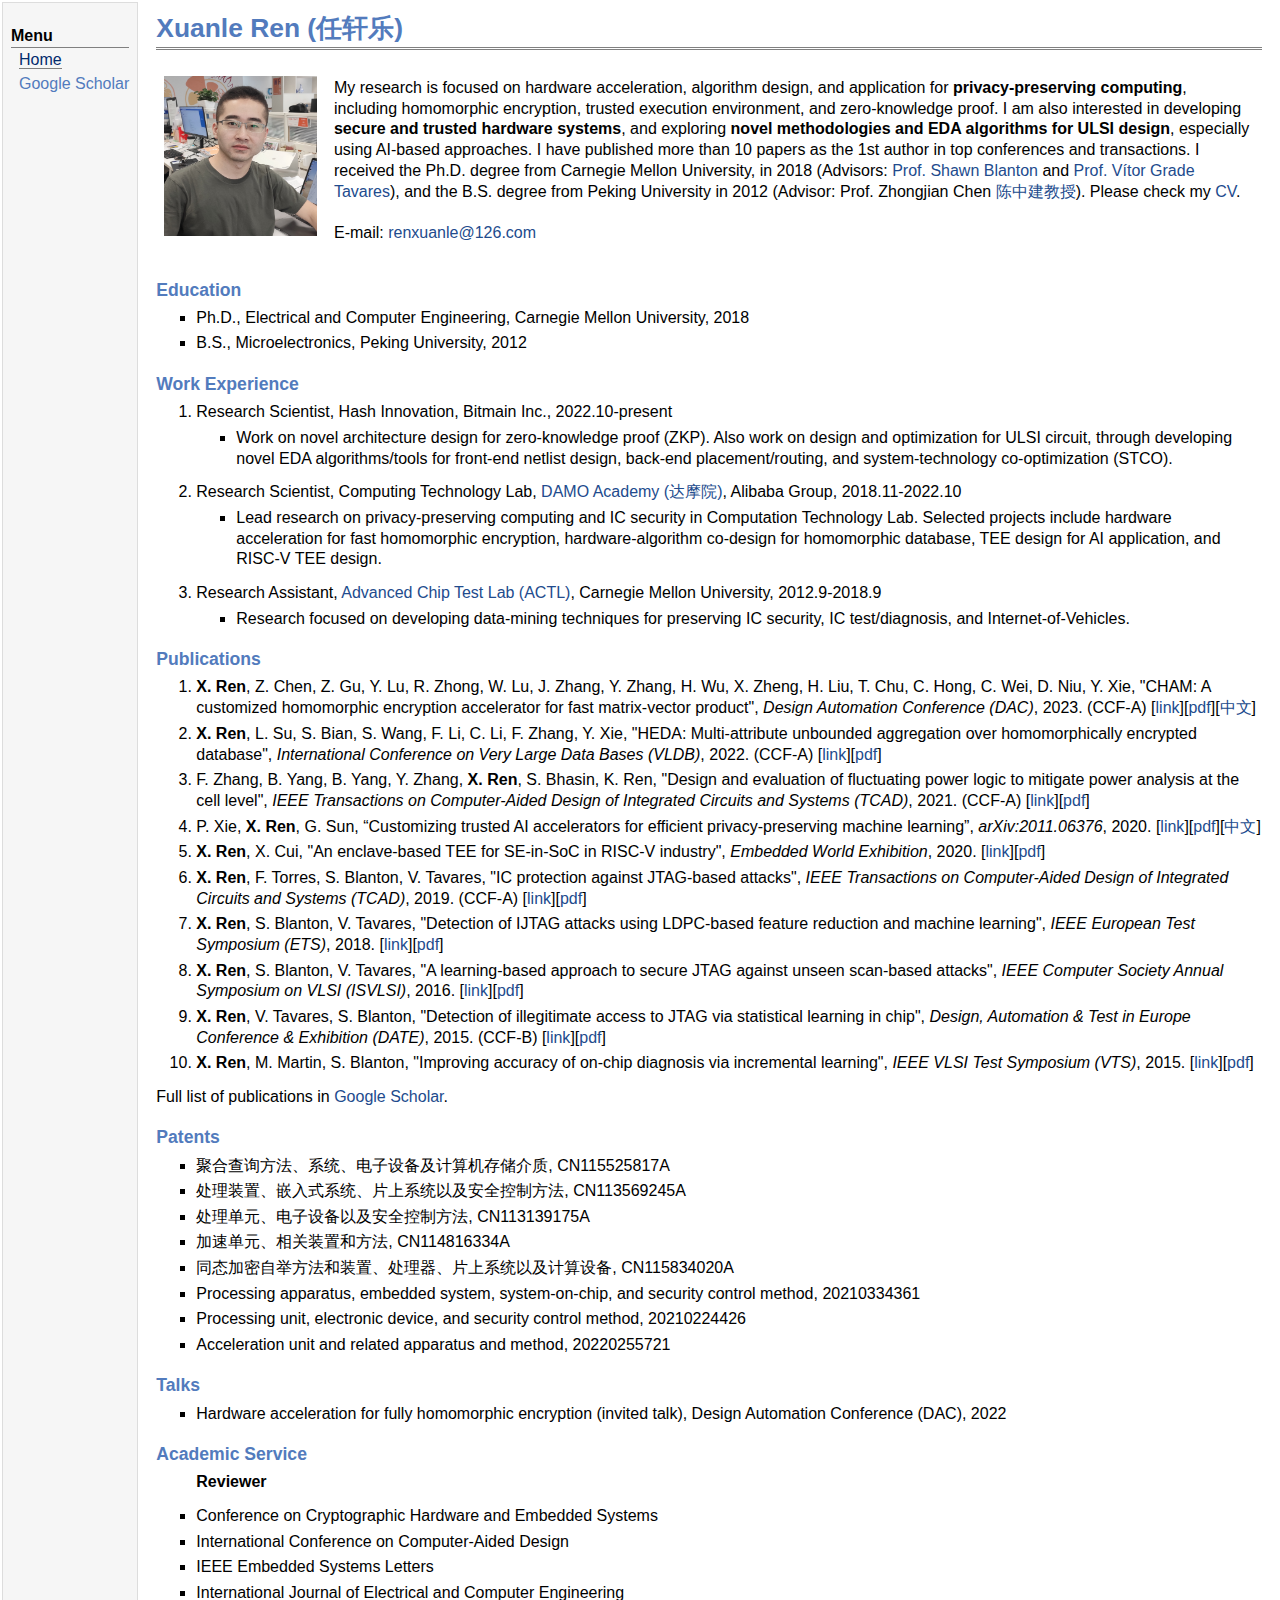
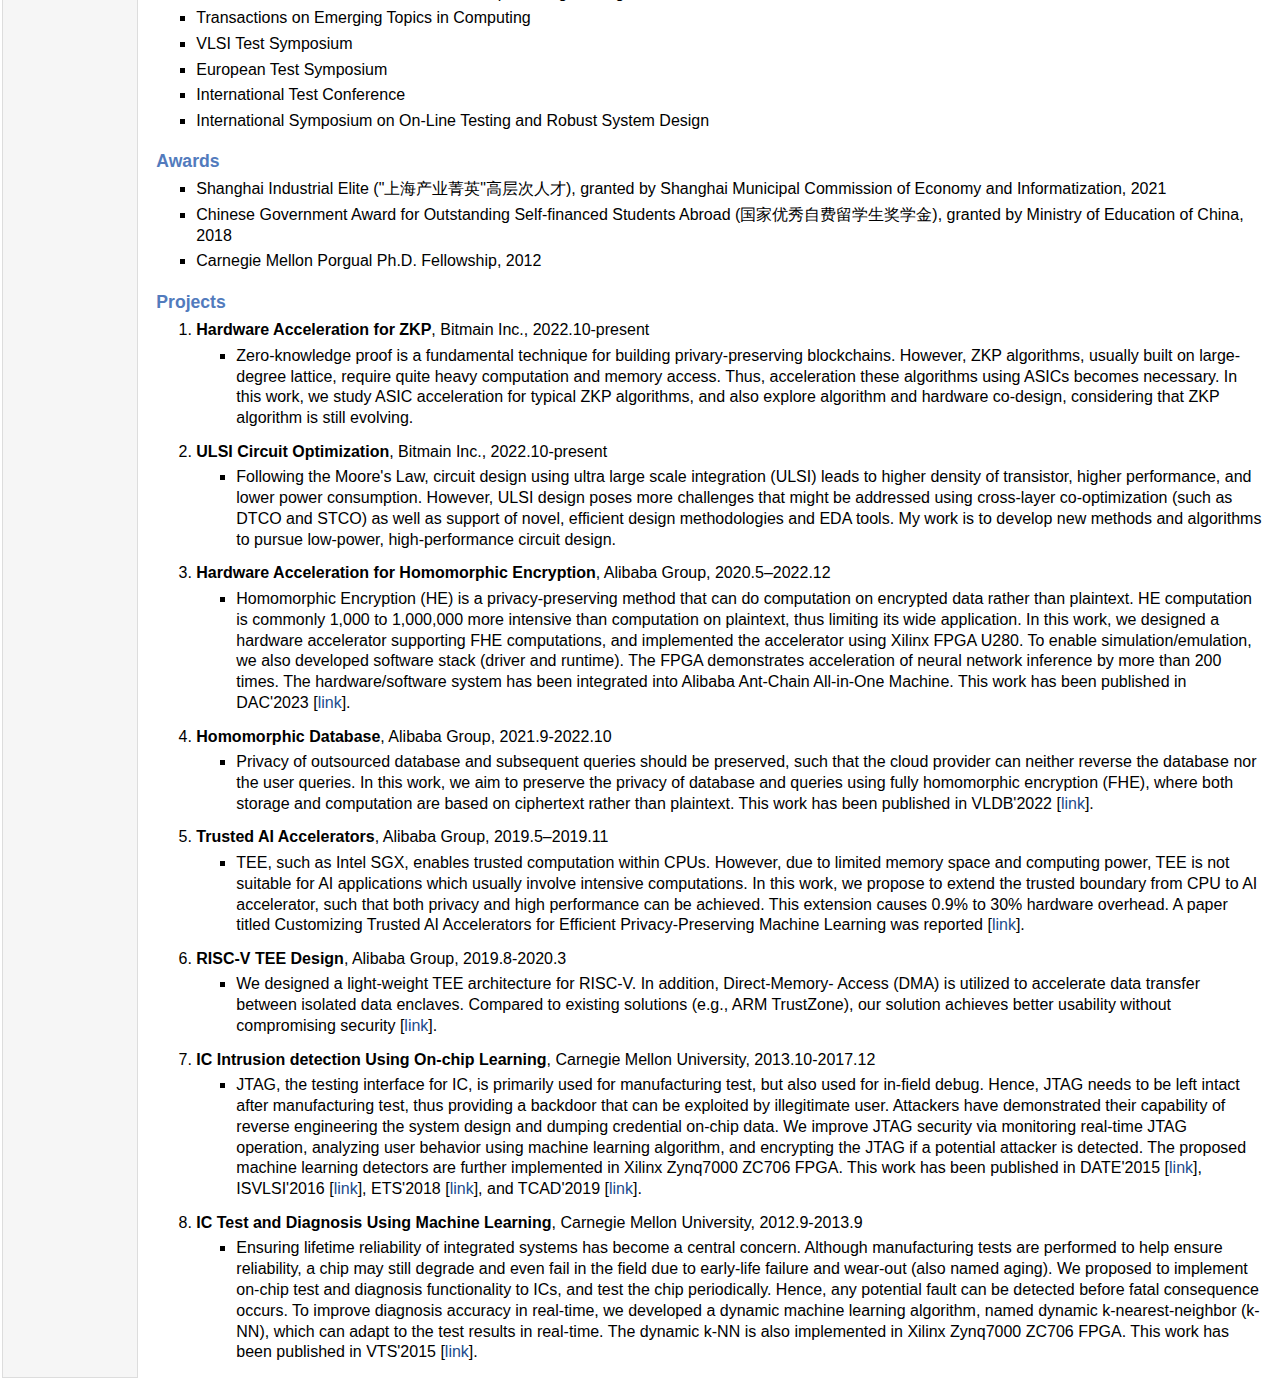
==== index.html @ 46f9d14b "update" ====
<!DOCTYPE html PUBLIC "-//W3C//DTD XHTML 1.1//EN"
  "http://www.w3.org/TR/xhtml11/DTD/xhtml11.dtd">
<html xmlns="http://www.w3.org/1999/xhtml" xml:lang="en">
<head>
<meta name="generator" content="jemdoc, see http://jemdoc.jaboc.net/" />
<meta http-equiv="Content-Type" content="text/html;charset=utf-8" />
<link rel="stylesheet" href="jemdoc.css" type="text/css" />
<link rel="shortcut icon" href="favicon.ico" />
<link rel="bookmark" href="favicon.ico" type="image/x-icon"　/>
<title>Ren, Xuanle (任轩乐)</title>
</head>
<body>
<table summary="Table for page layout." id="tlayout">
<tr valign="top">
<td id="layout-menu">
<div class="menu-category">Menu</div>
<div class="menu-item"><a href="index.html" class="current">Home</a></div>
<div class="menu-item"><a href="https://scholar.google.com/citations?user=DlpoK-sAAAAJ&hl=en">Google Scholar</a></div>
</td>
<td id="layout-content">
<div id="toptitle">
<h1>Xuanle Ren (任轩乐) </h1>
</div>
<table class="imgtable"><tr><td>
<a href="https://renxuanle.github.io/"><img src="photos/bio.jpg" alt="alt text" width="153px" height="160px" /></a>&nbsp;</td>

<td align="left"><p class="big">
  My research is focused on hardware acceleration, algorithm design, and application for <b>privacy-preserving computing</b>, including homomorphic encryption, trusted execution environment, and zero-knowledge proof. I am also interested in developing <b>secure and trusted hardware systems</b>, and exploring <b>novel methodologies and EDA algorithms for ULSI design</b>, especially using AI-based approaches. I have published more than 10 papers as the 1st author in top conferences and transactions. I received the Ph.D. degree from Carnegie Mellon University, in 2018 (Advisors: <a href="https://engineering.cmu.edu/directory/bios/blanton-shawn.html">Prof. Shawn Blanton</a> and <a href="https://www.inesctec.pt/en/people/vitor-grade-tavares#intro">Prof. V&iacute;tor Grade Tavares</a>), and the B.S. degree from Peking University in 2012 (Advisor: Prof. Zhongjian Chen <a href="https://ic.pku.edu.cn/szdw/zzjs/jcdlsjx1/czj/index.htm">陈中建教授</a>). Please check my <a href="cv/cv.pdf">CV</a>.<br /><br />
  E-mail: <a href="mailto:renxuanle@126.com">renxuanle@126.com</a>
</p>

</td>
</tr>
</table>

<h3>Education</h3>
<ul>
  <li><p>Ph.D., Electrical and Computer Engineering, Carnegie Mellon University, 2018</p></li>
  <li><p>B.S., Microelectronics, Peking University, 2012</p></li>
</ul>

<h3>Work Experience</h3>
<ol>
  <li><p>Research Scientist, Hash Innovation, Bitmain Inc., 2022.10-present</p></li>
  <ul>
    <li><p>Work on novel architecture design for zero-knowledge proof (ZKP). Also work on design and optimization for ULSI circuit, through developing novel EDA algorithms/tools for front-end netlist design, back-end placement/routing, and system-technology co-optimization (STCO).</p></li>
  </ul>
  <li><p>Research Scientist, Computing Technology Lab, <a href="https://damo.alibaba.com/">DAMO Academy (达摩院)</a>, Alibaba Group, 2018.11-2022.10</p></li>
  <ul>
    <li><p>Lead research on privacy-preserving computing and IC security in Computation Technology Lab. Selected projects include hardware acceleration for fast homomorphic encryption, hardware-algorithm co-design for homomorphic database, TEE design for AI application, and RISC-V TEE design.</p></li>
  </ul>
  <li><p>Research Assistant, <a href="https://www.actl.ece.cmu.edu/">Advanced Chip Test Lab (ACTL)</a>, Carnegie Mellon University, 2012.9-2018.9</p></li>
  <ul>
    <li><p>Research focused on developing data-mining techniques for preserving IC security, IC test/diagnosis, and Internet-of-Vehicles.</p></li>
  </ul>
</ol>

<h3>Publications </h3>
<ol>
<li><p><b>X. Ren</b>, Z. Chen, Z. Gu, Y. Lu, R. Zhong, W. Lu, J. Zhang, Y. Zhang, H. Wu, X. Zheng, H. Liu, T. Chu, C. Hong, C. Wei, D. Niu, Y. Xie, "CHAM: A customized homomorphic encryption accelerator for fast matrix-vector product", <i>Design Automation Conference (DAC)</i>, 2023. (CCF-A) [<a href="https://ieeexplore.ieee.org/document/10247696/">link</a>][<a href="pub/cham2023.pdf">pdf</a>][<a href="pub/cham2023-chinese.pdf">中文</a>] </p>
</li>
<li><p><b>X. Ren</b>, L. Su, S. Bian, S. Wang, F. Li, C. Li, F. Zhang, Y. Xie, "HEDA: Multi-attribute unbounded aggregation over homomorphically encrypted database", <i>International Conference on Very Large Data Bases (VLDB)</i>, 2022. (CCF-A) [<a href="https://dl.acm.org/doi/10.14778/3574245.3574248">link</a>][<a href="pub/heda2022.pdf">pdf</a>]</p>
</li>
<li><p>F. Zhang, B. Yang, B. Yang, Y. Zhang, <b>X. Ren</b>, S. Bhasin, K. Ren, "Design and evaluation of fluctuating power logic to mitigate power analysis at the cell level", <i>IEEE Transactions on Computer-Aided Design of Integrated Circuits and Systems (TCAD)</i>, 2021. (CCF-A) [<a href="https://ieeexplore.ieee.org/document/9195461">link</a>][<a href="pub/tcad2021.pdf">pdf</a>]</p>
</li>
<li><p>P. Xie, <b>X. Ren</b>, G. Sun, “Customizing trusted AI accelerators for efficient privacy-preserving machine learning”, <i>arXiv:2011.06376</i>, 2020. [<a href="https://arxiv.org/abs/2011.06376">link</a>][<a href="pub/tee2020.pdf">pdf</a>][<a href="pub/tee2020-chinese.pdf">中文</a>]</p>
</li>
<li><p><b>X. Ren</b>, X. Cui, "An enclave-based TEE for SE-in-SoC in RISC-V industry", <i>Embedded World Exhibition</i>, 2020. [<a href="https://arxiv.org/abs/2208.03631">link</a>][<a href="pub/ew2020.pdf">pdf</a>]</p>
</li>
<li><p><b>X. Ren</b>, F. Torres, S. Blanton, V. Tavares, "IC protection against JTAG-based attacks", <i>IEEE Transactions on Computer-Aided Design of Integrated Circuits and Systems (TCAD)</i>, 2019. (CCF-A) [<a href="https://ieeexplore.ieee.org/document/8281506/">link</a>][<a href="pub/tcad2019.pdf">pdf</a>]</p>
</li>
<li><p><b>X. Ren</b>, S. Blanton, V. Tavares, "Detection of IJTAG attacks using LDPC-based feature reduction and machine learning", <i>IEEE European Test Symposium (ETS)</i>, 2018. [<a href="https://ieeexplore.ieee.org/document/8400684">link</a>][<a href="pub/ets2018.pdf">pdf</a>]</p>
</li>
<li><p><b>X. Ren</b>, S. Blanton, V. Tavares, "A learning-based approach to secure JTAG against unseen scan-based attacks", <i>IEEE Computer Society Annual Symposium on VLSI (ISVLSI)</i>, 2016. [<a href="https://ieeexplore.ieee.org/document/7560255">link</a>][<a href="pub/isvlsi2016.pdf">pdf</a>]</p>
</li>
<li><p><b>X. Ren</b>, V. Tavares, S. Blanton, "Detection of illegitimate access to JTAG via statistical learning in chip", <i>Design, Automation & Test in Europe Conference & Exhibition (DATE)</i>, 2015. (CCF-B) [<a href="https://ieeexplore.ieee.org/document/7092367">link</a>][<a href="pub/jtag2015.pdf">pdf</a>]</p>
</li>
<li><p><b>X. Ren</b>, M. Martin, S. Blanton, "Improving accuracy of on-chip diagnosis via incremental learning", <i>IEEE VLSI Test Symposium (VTS)</i>, 2015. [<a href="https://ieeexplore.ieee.org/document/7116280">link</a>][<a href="pub/vts2015.pdf">pdf</a>]</p>
</li>
</ol>
<p>Full list of publications in <a href="https://scholar.google.com/citations?user=DlpoK-sAAAAJ&hl=en">Google Scholar</a>.</p>

<h3>Patents</h3>
<ul>
  <li><p>聚合查询方法、系统、电子设备及计算机存储介质, CN115525817A</p></li>
  <li><p>处理装置、嵌入式系统、片上系统以及安全控制方法, CN113569245A</p></li>
  <li><p>处理单元、电子设备以及安全控制方法, CN113139175A</p></li>
  <li><p>加速单元、相关装置和方法, CN114816334A</p></li>
  <li><p>同态加密自举方法和装置、处理器、片上系统以及计算设备, CN115834020A</p></li>
  <li><p>Processing apparatus, embedded system, system-on-chip, and security control method, 20210334361</p></li>
  <li><p>Processing unit, electronic device, and security control method, 20210224426</p></li>
  <li><p>Acceleration unit and related apparatus and method, 20220255721</p></li>
</ul>

<h3>Talks</h3>
<ul>
  <li><p>Hardware acceleration for fully homomorphic encryption (invited talk), Design Automation Conference (DAC), 2022</p></li>
</ul>

<h3>Academic Service</h3>
<ul>
<p><b>Reviewer</b></p>
  <li><p>Conference on Cryptographic Hardware and Embedded Systems</p></li>
  <li><p>International Conference on Computer-Aided Design</p></li>
  <li><p>IEEE Embedded Systems Letters</p></li>
  <li><p>International Journal of Electrical and Computer Engineering</p></li>
  <li><p>Transactions on Emerging Topics in Computing</p></li>
  <li><p>VLSI Test Symposium</p></li>
  <li><p>European Test Symposium</p></li>
  <li><p>International Test Conference</p></li>
  <li><p>International Symposium on On-Line Testing and Robust System Design</p></li>
</ul>

<h3>Awards</h3>
<ul>
  <li><p>Shanghai Industrial Elite ("上海产业菁英"高层次人才), granted by Shanghai Municipal Commission of Economy and Informatization, 2021</p></li>
  <li><p>Chinese Government Award for Outstanding Self-financed Students Abroad (国家优秀自费留学生奖学金), granted by Ministry of Education of China, 2018</p></li>
  <li><p>Carnegie Mellon Porgual Ph.D. Fellowship, 2012</p></li>
</ul>

<h3>Projects</h3>
<ol>
<li><p><b>Hardware Acceleration for ZKP</b>, Bitmain Inc., 2022.10-present</p></li>
<ul>
  <li><p>Zero-knowledge proof is a fundamental technique for building privary-preserving blockchains.
    However, ZKP algorithms, usually built on large-degree lattice, require quite heavy computation and
    memory access. Thus, acceleration these algorithms using ASICs becomes necessary. In this work, we
    study ASIC acceleration for typical ZKP algorithms, and also explore algorithm and hardware co-design,
    considering that ZKP algorithm is still evolving.</p></li>
</ul>
<li><p><b>ULSI Circuit Optimization</b>, Bitmain Inc., 2022.10-present</p></li>
<ul>
  <li><p>Following the Moore's Law, circuit design using ultra large scale integration (ULSI) leads to higher
    density of transistor, higher performance, and lower power consumption. However, ULSI design poses more challenges
    that might be addressed using cross-layer co-optimization (such as DTCO and STCO) as well as support of novel, 
    efficient design methodologies and EDA tools. My work is to develop new methods and algorithms to pursue 
    low-power, high-performance circuit design.</p></li>
</ul>
<li><p><b>Hardware Acceleration for Homomorphic Encryption</b>, Alibaba Group, 2020.5–2022.12</p></li>
<ul>
  <li><p>Homomorphic Encryption (HE) is a privacy-preserving method that can do computation
    on encrypted data rather than plaintext. HE computation is commonly 1,000 to 1,000,000
    more intensive than computation on plaintext, thus limiting its wide application. In
    this work, we designed a hardware accelerator supporting FHE computations, and
    implemented the accelerator using Xilinx FPGA U280. To enable simulation/emulation,
    we also developed software stack (driver and runtime). The FPGA demonstrates
    acceleration of neural network inference by more than 200 times. The hardware/software
    system has been integrated into Alibaba Ant-Chain All-in-One Machine. This work has been
    published in DAC'2023 [<a href="https://ieeexplore.ieee.org/document/10247696/">link</a>].</p></li>
</ul>
<li><p><b>Homomorphic Database</b>, Alibaba Group, 2021.9-2022.10</p></li>
<ul>
  <li><p>Privacy of outsourced database and subsequent queries should be preserved, such that
    the cloud provider can neither reverse the database nor the user queries. In this work, we
    aim to preserve the privacy of database and queries using fully homomorphic encryption
    (FHE), where both storage and computation are based on ciphertext rather than plaintext. 
    This work has been published in VLDB'2022 [<a href="https://dl.acm.org/doi/10.14778/3574245.3574248">link</a>].</p></li>
</ul>
<li><p><b>Trusted AI Accelerators</b>, Alibaba Group, 2019.5–2019.11</p></li>
<ul>
  <li><p>TEE, such as Intel SGX, enables trusted computation within CPUs. However, due to
    limited memory space and computing power, TEE is not suitable for AI applications which
    usually involve intensive computations. In this work, we propose to extend the trusted
    boundary from CPU to AI accelerator, such that both privacy and high performance can
    be achieved. This extension causes 0.9% to 30% hardware overhead. A paper titled
    Customizing Trusted AI Accelerators for Efficient Privacy-Preserving Machine Learning
    was reported [<a href="https://arxiv.org/abs/2011.06376">link</a>].</p></li>
</ul>
<li><p><b>RISC-V TEE Design</b>, Alibaba Group, 2019.8-2020.3</p></li>
<ul>
  <li><p>We designed a light-weight TEE architecture for RISC-V. In addition, Direct-Memory-
    Access (DMA) is utilized to accelerate data transfer between isolated data enclaves.
    Compared to existing solutions (e.g., ARM TrustZone), our solution achieves better
    usability without compromising security [<a href="https://arxiv.org/abs/2208.03631">link</a>].</p></li>
</ul>
<li><p><b>IC Intrusion detection Using On-chip Learning</b>, Carnegie Mellon University, 2013.10-2017.12</p></li>
<ul>
  <li><p>JTAG, the testing interface for IC, is primarily used for manufacturing test, but also
    used for in-field debug. Hence, JTAG needs to be left intact after manufacturing test,
    thus providing a backdoor that can be exploited by illegitimate user. Attackers have
    demonstrated their capability of reverse engineering the system design and dumping
    credential on-chip data. We improve JTAG security via monitoring real-time JTAG
    operation, analyzing user behavior using machine learning algorithm, and encrypting the
    JTAG if a potential attacker is detected. The proposed machine learning detectors are
    further implemented in Xilinx Zynq7000 ZC706 FPGA. This work has been published in 
    DATE'2015 [<a href="https://ieeexplore.ieee.org/document/7092367">link</a>],
    ISVLSI'2016 [<a href="https://ieeexplore.ieee.org/document/7560255">link</a>], 
    ETS'2018 [<a href="https://ieeexplore.ieee.org/document/8400684">link</a>], and
    TCAD'2019 [<a href="https://ieeexplore.ieee.org/document/8281506/">link</a>].</p></li>
</ul>
<li><p><b>IC Test and Diagnosis Using Machine Learning</b>, Carnegie Mellon University, 2012.9-2013.9</p></li>
<ul>
  <li><p>Ensuring lifetime reliability of integrated systems has become a central concern. Although
    manufacturing tests are performed to help ensure reliability, a chip may still degrade
    and even fail in the field due to early-life failure and wear-out (also named aging). We
    proposed to implement on-chip test and diagnosis functionality to ICs, and test the
    chip periodically. Hence, any potential fault can be detected before fatal consequence
    occurs. To improve diagnosis accuracy in real-time, we developed a dynamic machine
    learning algorithm, named dynamic k-nearest-neighbor (k-NN), which can adapt to the
    test results in real-time. The dynamic k-NN is also implemented in Xilinx Zynq7000
    ZC706 FPGA. This work has been published in 
    VTS'2015 [<a href="https://ieeexplore.ieee.org/document/7116280">link</a>].</p></li>
</ul>
</ol>

</td>
</tr>
</table>
</body>
</html>
---- jemdoc.css ----
/* Default css file for jemdoc. */

table#tlayout {
    border: none;
    border-collapse: separate;
    background: white;
}

body {
	background: white;
	font-family: Verdana, sans-serif;
	padding-bottom: 8px;
	margin: 0;
}

#layout-menu {
	background: #f6f6f6;
	border: 1px solid #dddddd;
	padding-top: 0.5em;
	padding-left: 8px;
	padding-right: 8px;
	font-size: 1.0em;
	width: auto;
	white-space: nowrap;
    text-align: left;
    vertical-align: top;
}

#layout-menu td {
	background: #f4f4f4;
    vertical-align: top;
}

#layout-content {
	padding-top: 0.0em;
	padding-left: 1.0em;
	padding-right: 1.0em;
    border: none;
    background: white;
    text-align: left;
    vertical-align: top;
}

#layout-menu a {
	line-height: 1.5em;
	margin-left: 0.5em;
}

tt {
    background: #ffffdd;
}

pre, tt {
	font-size: 90%;
	font-family: monaco, monospace;
}

a, a > tt {
	color: #224b8d;
	text-decoration: none;
}

a:hover {
	border-bottom: 1px gray dotted;
}

#layout-menu a.current:link, #layout-menu a.current:visited {
	color: #022b6d;
	border-bottom: 1px gray solid;
}
#layout-menu a:link, #layout-menu a:visited, #layout-menu a:hover {
	color: #527bbd;
	text-decoration: none;
}
#layout-menu a:hover {
	text-decoration: none;
}

div.menu-category {
	border-bottom: 1px solid gray;
	margin-top: 0.8em;
	padding-top: 0.2em;
	padding-bottom: 0.1em;
	font-weight: bold;
}

div.menu-item {
	padding-left: 16px;
	text-indent: -16px;
}

div#toptitle {
	padding-bottom: 0.2em;
	margin-bottom: 1.5em;
	border-bottom: 3px double gray;
}

/* Reduce space if we begin the page with a title. */
div#toptitle + h2, div#toptitle + h3 {
	margin-top: -0.7em;
}

div#subtitle {
	margin-top: 0.0em;
	margin-bottom: 0.0em;
	padding-top: 0em;
	padding-bottom: 0.1em;
}

em {
	font-style: italic;
}

strong {
	font-weight: bold;
}


h1, h2, h3 {
	color: #527bbd;
	margin-top: 0.7em;
	margin-bottom: 0.3em;
	padding-bottom: 0.2em;
	line-height: 1.0;
	padding-top: 0.5em;
	border-bottom: 1px solid #aaaaaa;
}

h1 {
	font-size: 165%;
}

h2 {
	padding-top: 0.8em;
	font-size: 125%;
}

h2 + h3 {
    padding-top: 0.2em;
}

h3 {
	font-size: 110%;
	border-bottom: none;
}

p {
	margin-top: 0.0em;
	margin-bottom: 0.8em;
	padding: 0;
	line-height: 1.3;
}

pre {
	padding: 0;
	margin: 0;
}

div#footer {
	font-size: small;
	border-top: 1px solid #c0c0c0;
	padding-top: 0.1em;
	margin-top: 4.0em;
	color: #c0c0c0;
}

div#footer a {
	color: #80a0b0;
}

div#footer-text {
	float: left;
	padding-bottom: 8px;
}

ul, ol, dl {
	margin-top: 0.2em;
	padding-top: 0;
	margin-bottom: 0.8em;
}

dt {
	margin-top: 0.5em;
	margin-bottom: 0;
}

dl {
	margin-left: 20px;
}

dd {
	color: #222222;
}

dd > *:first-child {
	margin-top: 0;
}

ul {
	list-style-position: outside;
	list-style-type: square;
}

p + ul, p + ol {
	margin-top: -0.5em;
}

li ul, li ol {
	margin-top: -0.3em;
}

ol {
	list-style-position: outside;
	list-style-type: decimal;
}

li p, dd p {
	margin-bottom: 0.3em;
}


ol ol {
	list-style-type: lower-alpha;
}

ol ol ol {
	list-style-type: lower-roman;
}

p + div.codeblock {
	margin-top: -0.6em;
}

div.codeblock, div.infoblock {
	margin-right: 0%;
	margin-top: 1.2em;
	margin-bottom: 1.3em;
}

div.blocktitle {
	font-weight: bold;
	color: #cd7b62;
	margin-top: 1.2em;
	margin-bottom: 0.1em;
}

div.blockcontent {
	border: 1px solid silver;
	padding: 0.3em 0.5em;
}

div.infoblock > div.blockcontent {
	background: #ffffee;
}

div.blockcontent p + ul, div.blockcontent p + ol {
	margin-top: 0.4em;
}

div.infoblock p {
	margin-bottom: 0em;
}

div.infoblock li p, div.infoblock dd p {
	margin-bottom: 0.5em;
}

div.infoblock p + p {
	margin-top: 0.8em;
}

div.codeblock > div.blockcontent {
	background: #f6f6f6;
}

span.pycommand {
	color: #000070;
}

span.statement {
	color: #008800;
}
span.builtin {
	color: #000088;
}
span.special {
	color: #990000;
}
span.operator {
	color: #880000;
}
span.error {
	color: #aa0000;
}
span.comment, span.comment > *, span.string, span.string > * {
	color: #606060;
}

@media print {
	#layout-menu { display: none; }
}

#fwtitle {
	margin: 2px;
}

#fwtitle #toptitle {
	padding-left: 0.5em;
	margin-bottom: 0.5em;
}

#layout-content h1:first-child, #layout-content h2:first-child, #layout-content h3:first-child {
	margin-top: -0.7em;
}

div#toptitle h1, #layout-content div#toptitle h1 {
	margin-bottom: 0.0em;
	padding-bottom: 0.1em;
	padding-top: 0;
	margin-top: 0.5em;
	border-bottom: none;
}

img.eq {
	padding: 0;
	padding-left: 0.1em;
	padding-right: 0.1em;
	margin: 0;
}

img.eqwl {
	padding-left: 2em;
	padding-top: 0.6em;
	padding-bottom: 0.2em;
	margin: 0;
}

table {
    border: 2px solid black;
    border-collapse: collapse;
}

td {
    padding: 2px;
    padding-left: 0.5em;
    padding-right: 0.5em;
    text-align: center;
    border: 1px solid gray;
}

table + table {
    margin-top: 1em;
}

tr.heading {
    font-weight: bold;
    border-bottom: 2px solid black;
}

img {
    border: none;
}

table.imgtable, table.imgtable td {
    border: none;
    text-align: left;
}
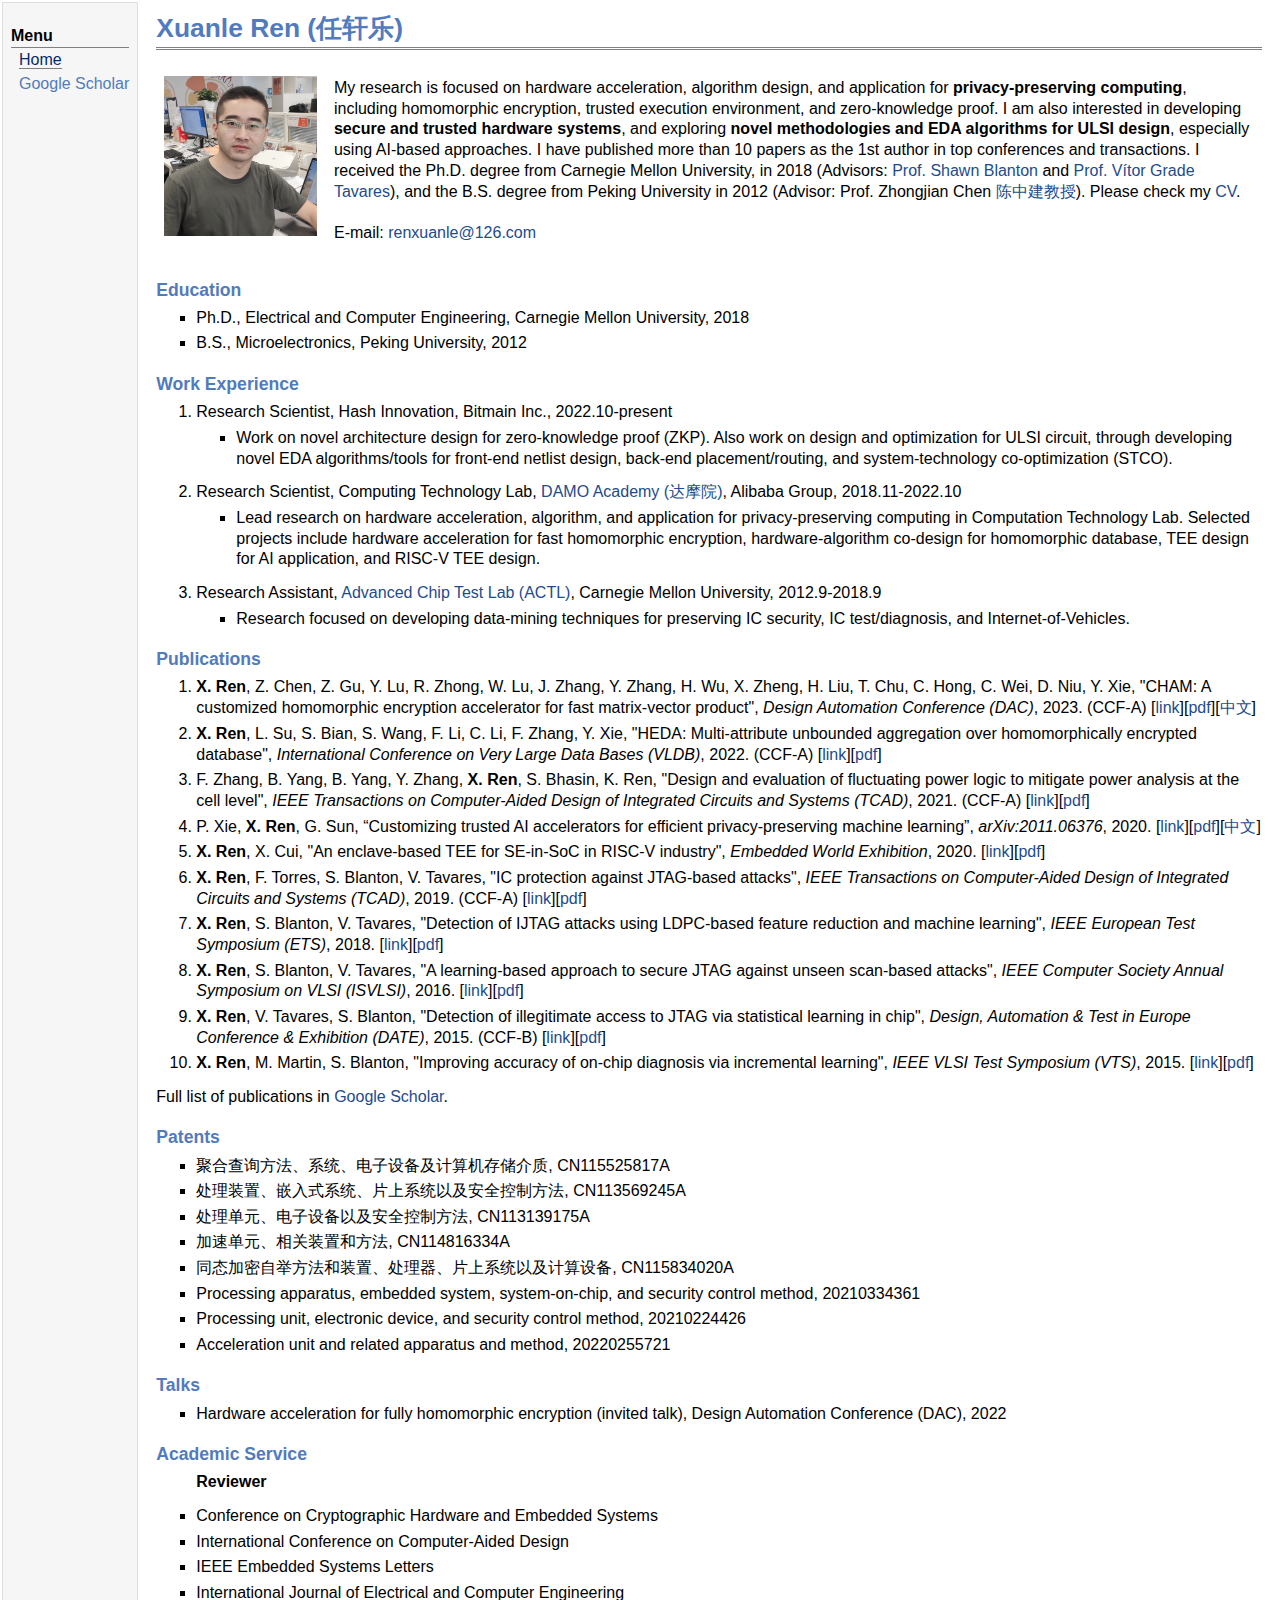
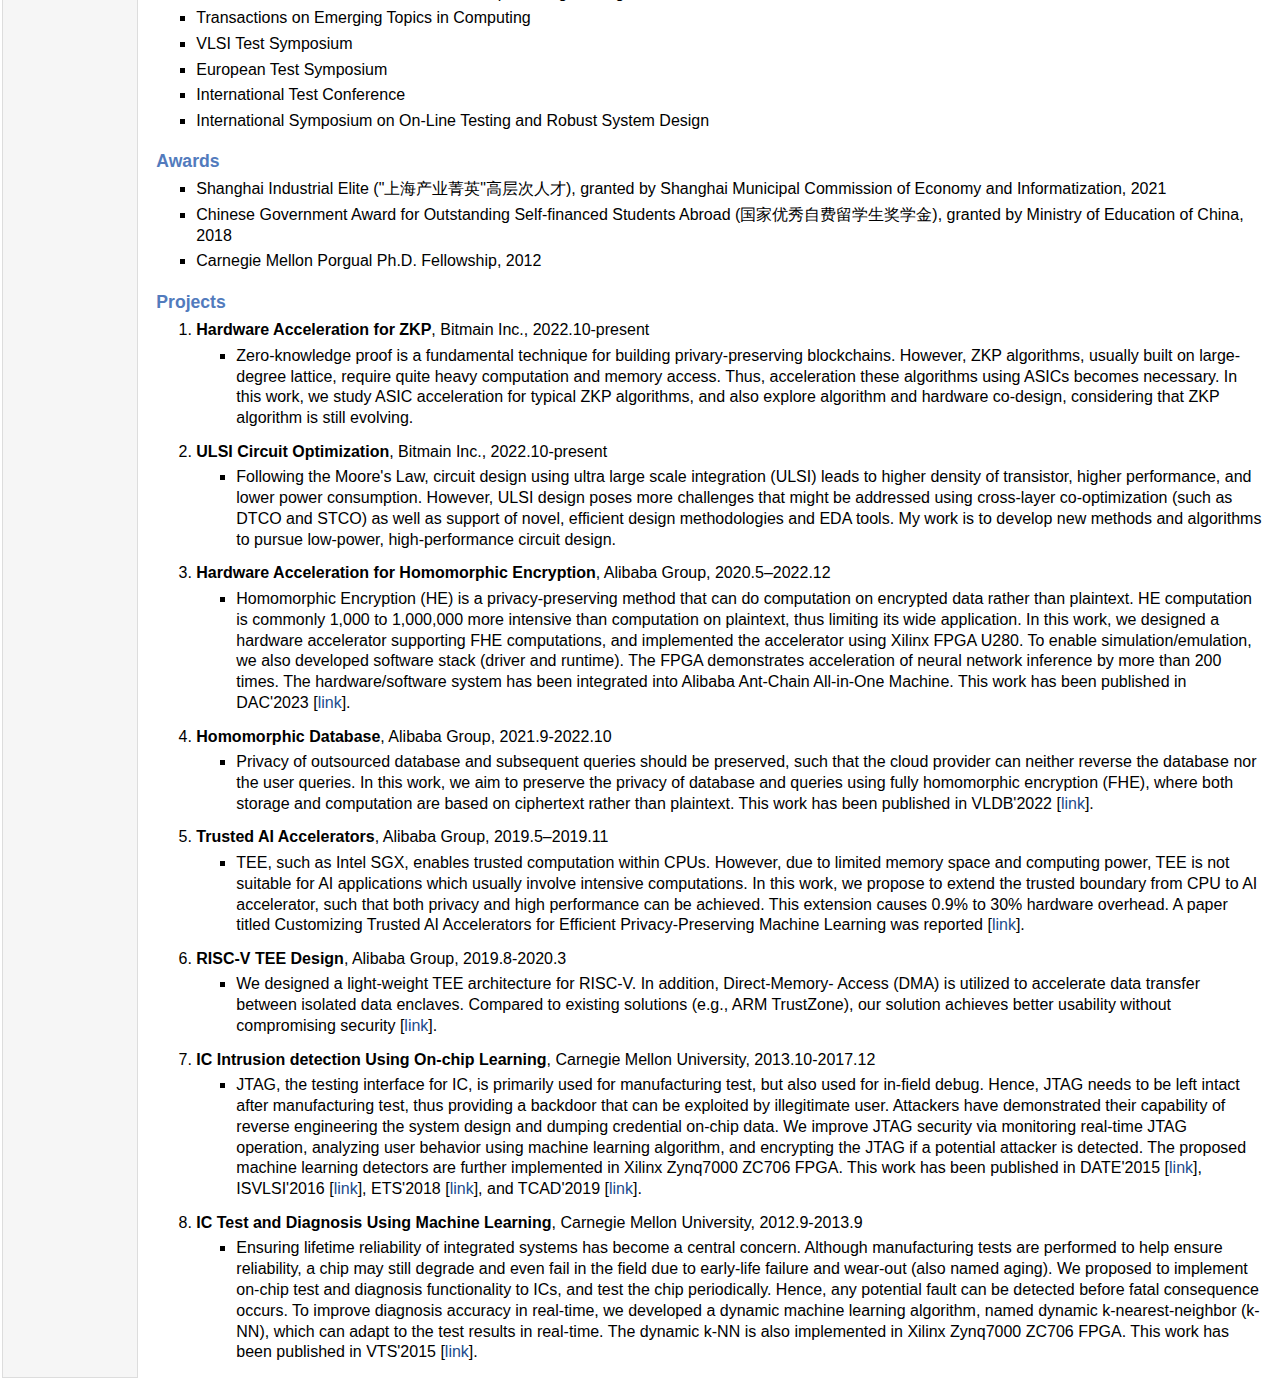
==== commit 6f20a557: "update cn" ====
--- a/index.html
+++ b/index.html
@@ -47,7 +47,7 @@
   </ul>
   <li><p>Research Scientist, Computing Technology Lab, <a href="https://damo.alibaba.com/">DAMO Academy (达摩院)</a>, Alibaba Group, 2018.11-2022.10</p></li>
   <ul>
-    <li><p>Lead research on privacy-preserving computing and IC security in Computation Technology Lab. Selected projects include hardware acceleration for fast homomorphic encryption, hardware-algorithm co-design for homomorphic database, TEE design for AI application, and RISC-V TEE design.</p></li>
+    <li><p>Lead research on hardware acceleration, algorithm, and application for privacy-preserving computing in Computation Technology Lab. Selected projects include hardware acceleration for fast homomorphic encryption, hardware-algorithm co-design for homomorphic database, TEE design for AI application, and RISC-V TEE design.</p></li>
   </ul>
   <li><p>Research Assistant, <a href="https://www.actl.ece.cmu.edu/">Advanced Chip Test Lab (ACTL)</a>, Carnegie Mellon University, 2012.9-2018.9</p></li>
   <ul>
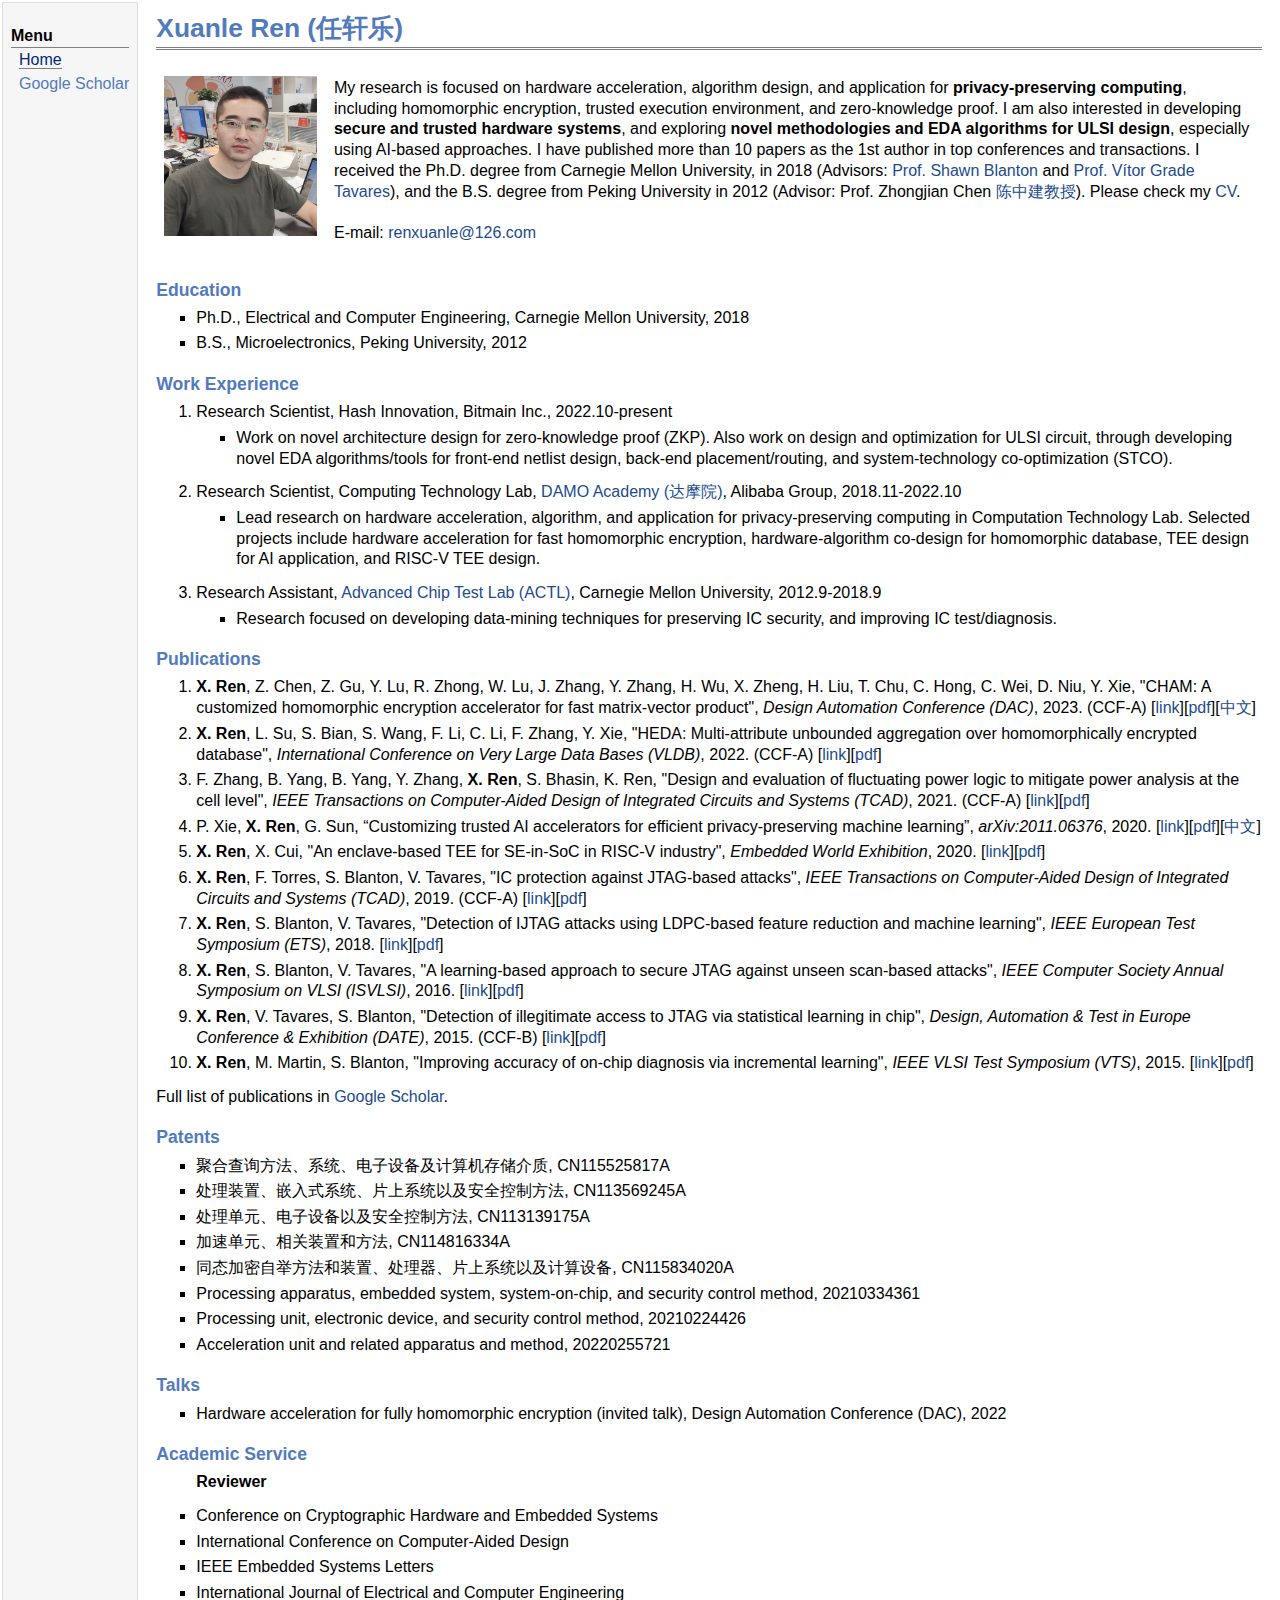
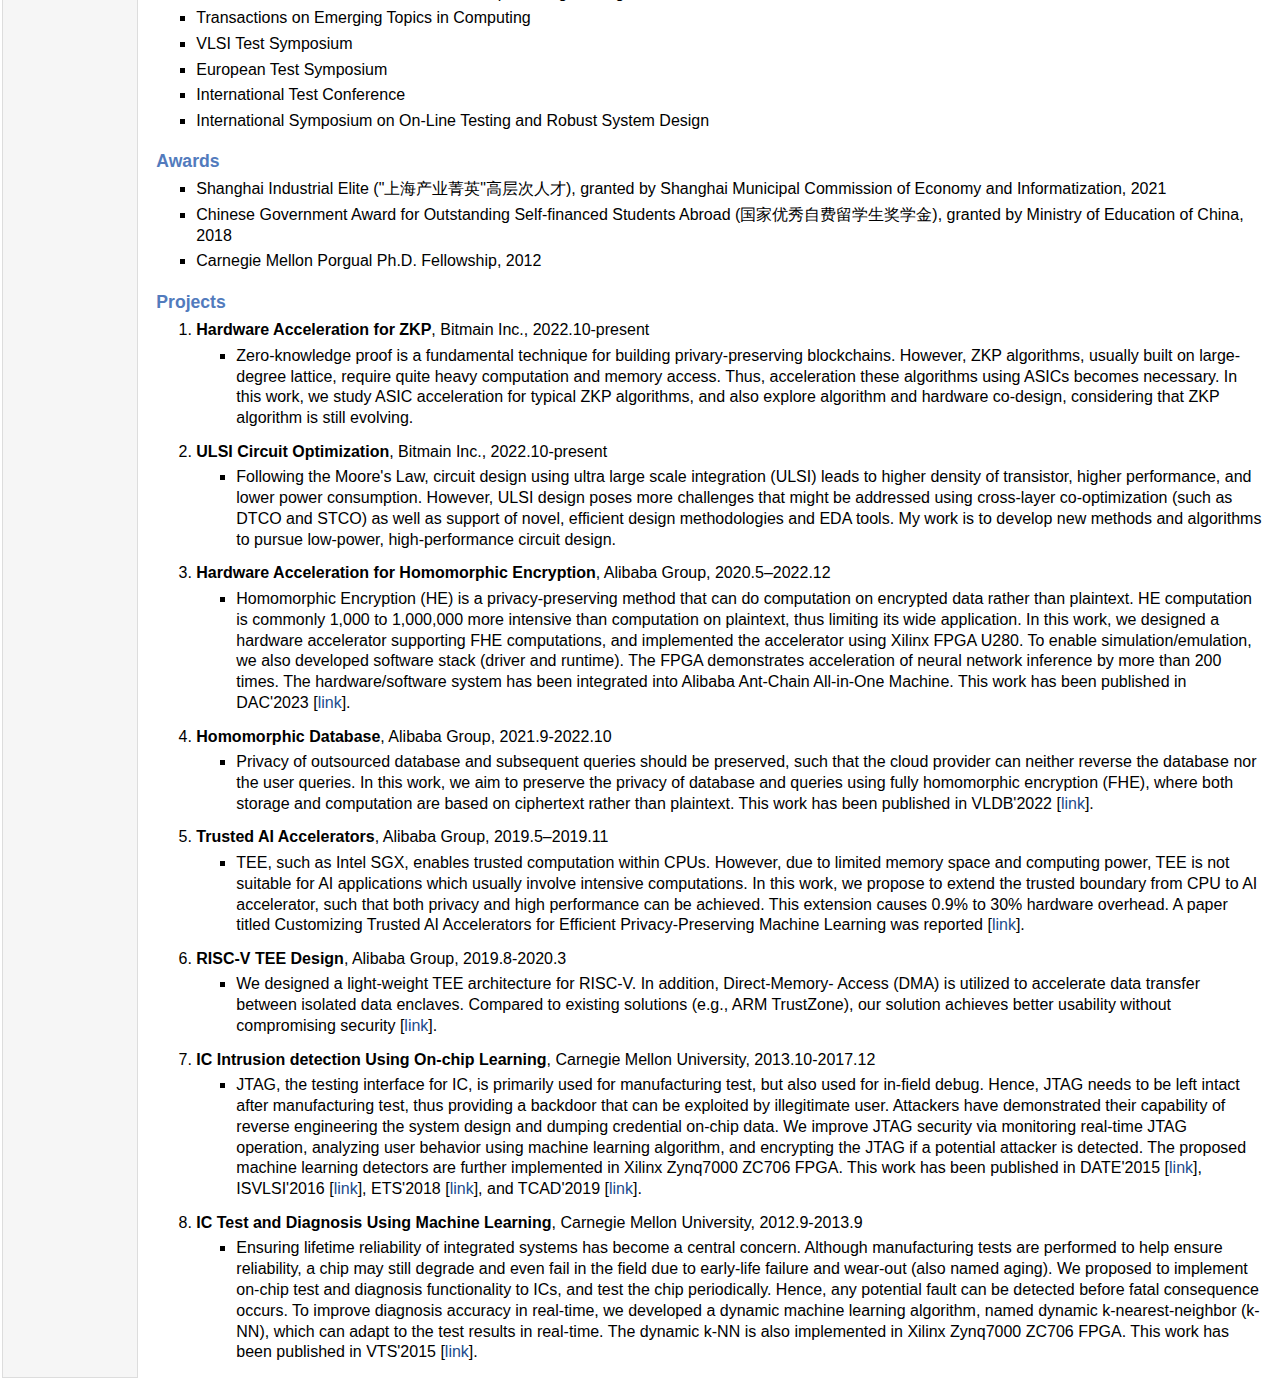
==== commit b7659883: "update" ====
--- a/index.html
+++ b/index.html
@@ -25,7 +25,7 @@
 <a href="https://renxuanle.github.io/"><img src="photos/bio.jpg" alt="alt text" width="153px" height="160px" /></a>&nbsp;</td>
 
 <td align="left"><p class="big">
-  My research is focused on hardware acceleration, algorithm design, and application for <b>privacy-preserving computing</b>, including homomorphic encryption, trusted execution environment, and zero-knowledge proof. I am also interested in developing <b>secure and trusted hardware systems</b>, and exploring <b>novel methodologies and EDA algorithms for ULSI design</b>, especially using AI-based approaches. I have published more than 10 papers as the 1st author in top conferences and transactions. I received the Ph.D. degree from Carnegie Mellon University, in 2018 (Advisors: <a href="https://engineering.cmu.edu/directory/bios/blanton-shawn.html">Prof. Shawn Blanton</a> and <a href="https://www.inesctec.pt/en/people/vitor-grade-tavares#intro">Prof. V&iacute;tor Grade Tavares</a>), and the B.S. degree from Peking University in 2012 (Advisor: Prof. Zhongjian Chen <a href="https://ic.pku.edu.cn/szdw/zzjs/jcdlsjx1/czj/index.htm">陈中建教授</a>). Please check my <a href="cv/cv.pdf">CV</a>.<br /><br />
+  My research is focused on hardware acceleration, algorithm design, and application for <b>privacy-preserving computing</b>, including homomorphic encryption, trusted execution environment, and zero-knowledge proof. I am also interested in developing <b>secure and trusted hardware systems</b>, and exploring <b>novel methodologies and EDA algorithms for ULSI design</b>, especially using AI-based approaches. I have published more than 10 papers as the 1st author in top conferences and transactions. I received the Ph.D. degree from Carnegie Mellon University, in 2018 (Advisors: <a href="https://engineering.cmu.edu/directory/bios/blanton-shawn.html">Prof. Shawn Blanton</a> and <a href="https://www.inesctec.pt/en/people/vitor-grade-tavares#intro">Prof. V&iacute;tor Grade Tavares</a>), and the B.S. degree from Peking University in 2012 (Advisor: Prof. Zhongjian Chen <a href="https://ic.pku.edu.cn/szdw/zzjs/jcdlsjx1/czj/index.htm">陈中建教授</a>). Please check my <a href="cv/cv2023.pdf">CV</a>.<br /><br />
   E-mail: <a href="mailto:renxuanle@126.com">renxuanle@126.com</a>
 </p>
 
@@ -51,7 +51,7 @@
   </ul>
   <li><p>Research Assistant, <a href="https://www.actl.ece.cmu.edu/">Advanced Chip Test Lab (ACTL)</a>, Carnegie Mellon University, 2012.9-2018.9</p></li>
   <ul>
-    <li><p>Research focused on developing data-mining techniques for preserving IC security, IC test/diagnosis, and Internet-of-Vehicles.</p></li>
+    <li><p>Research focused on developing data-mining techniques for preserving IC security, and improving IC test/diagnosis.</p></li>
   </ul>
 </ol>
 
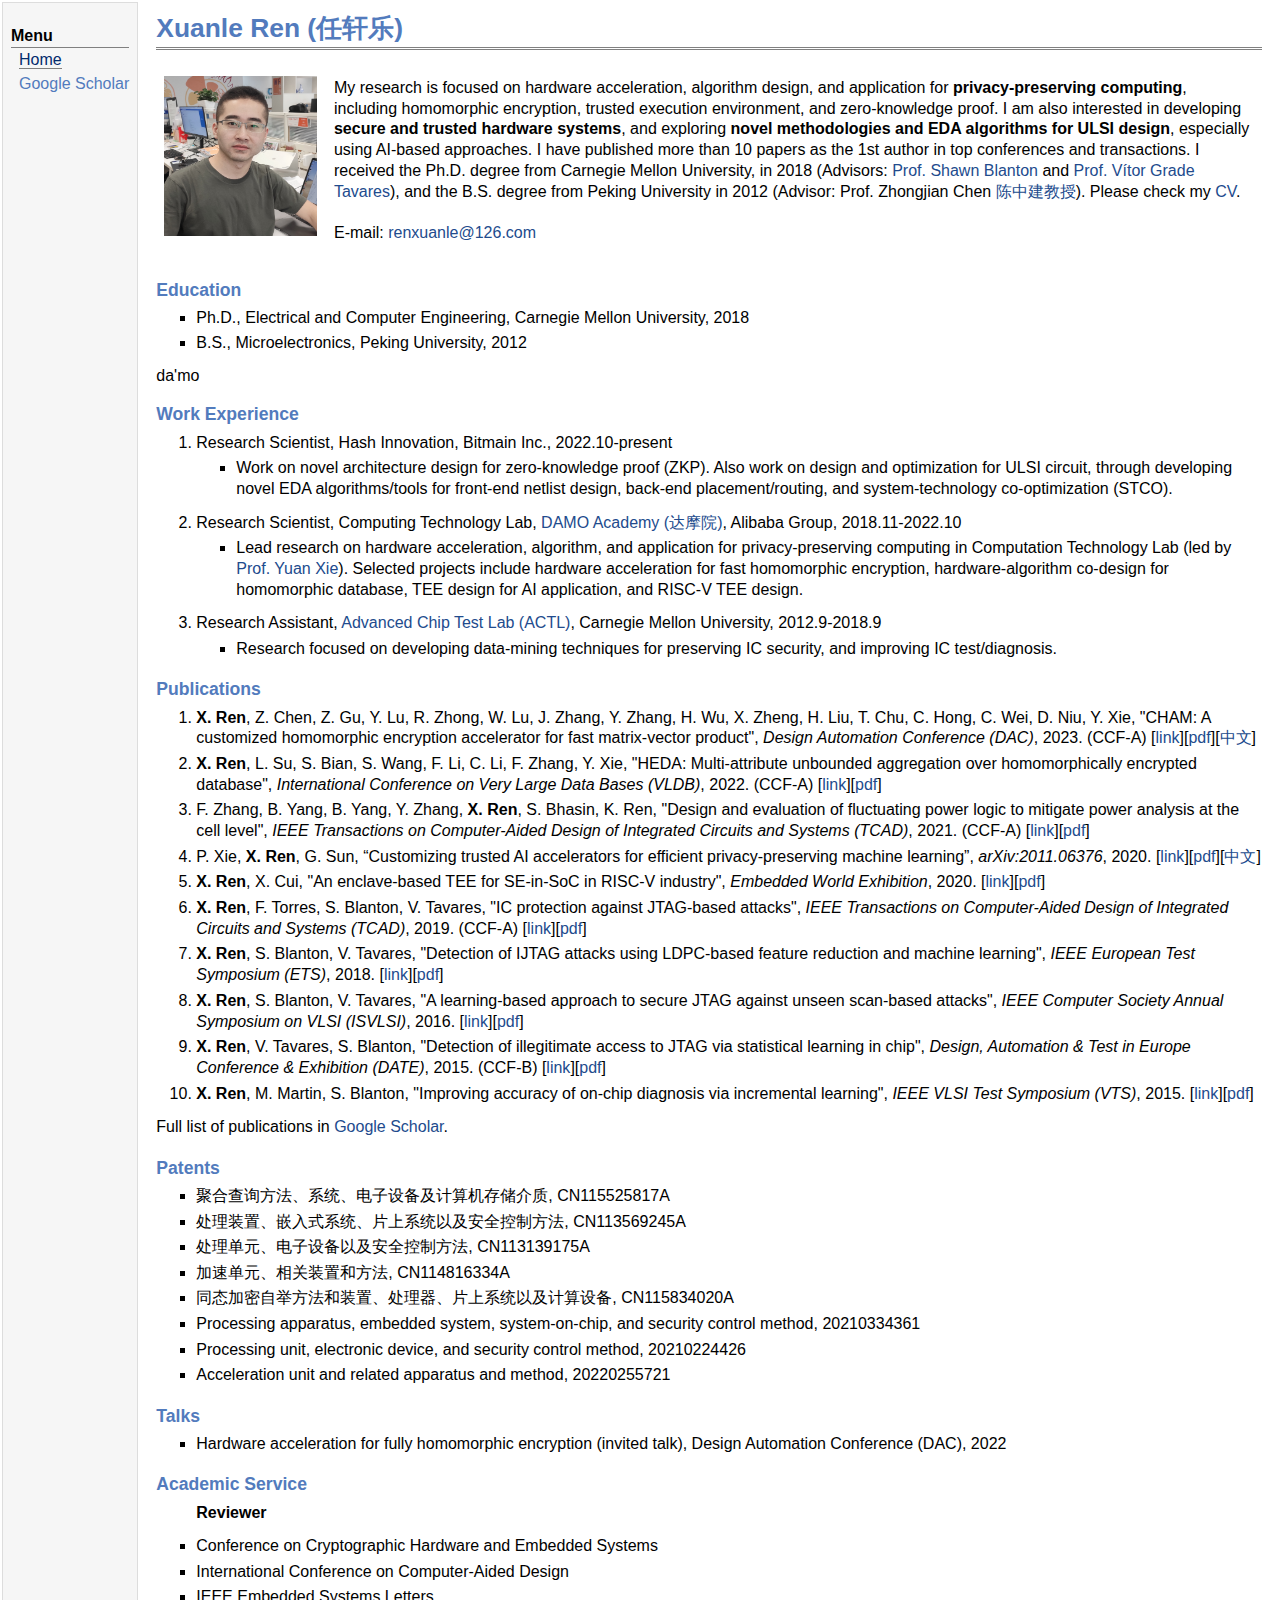
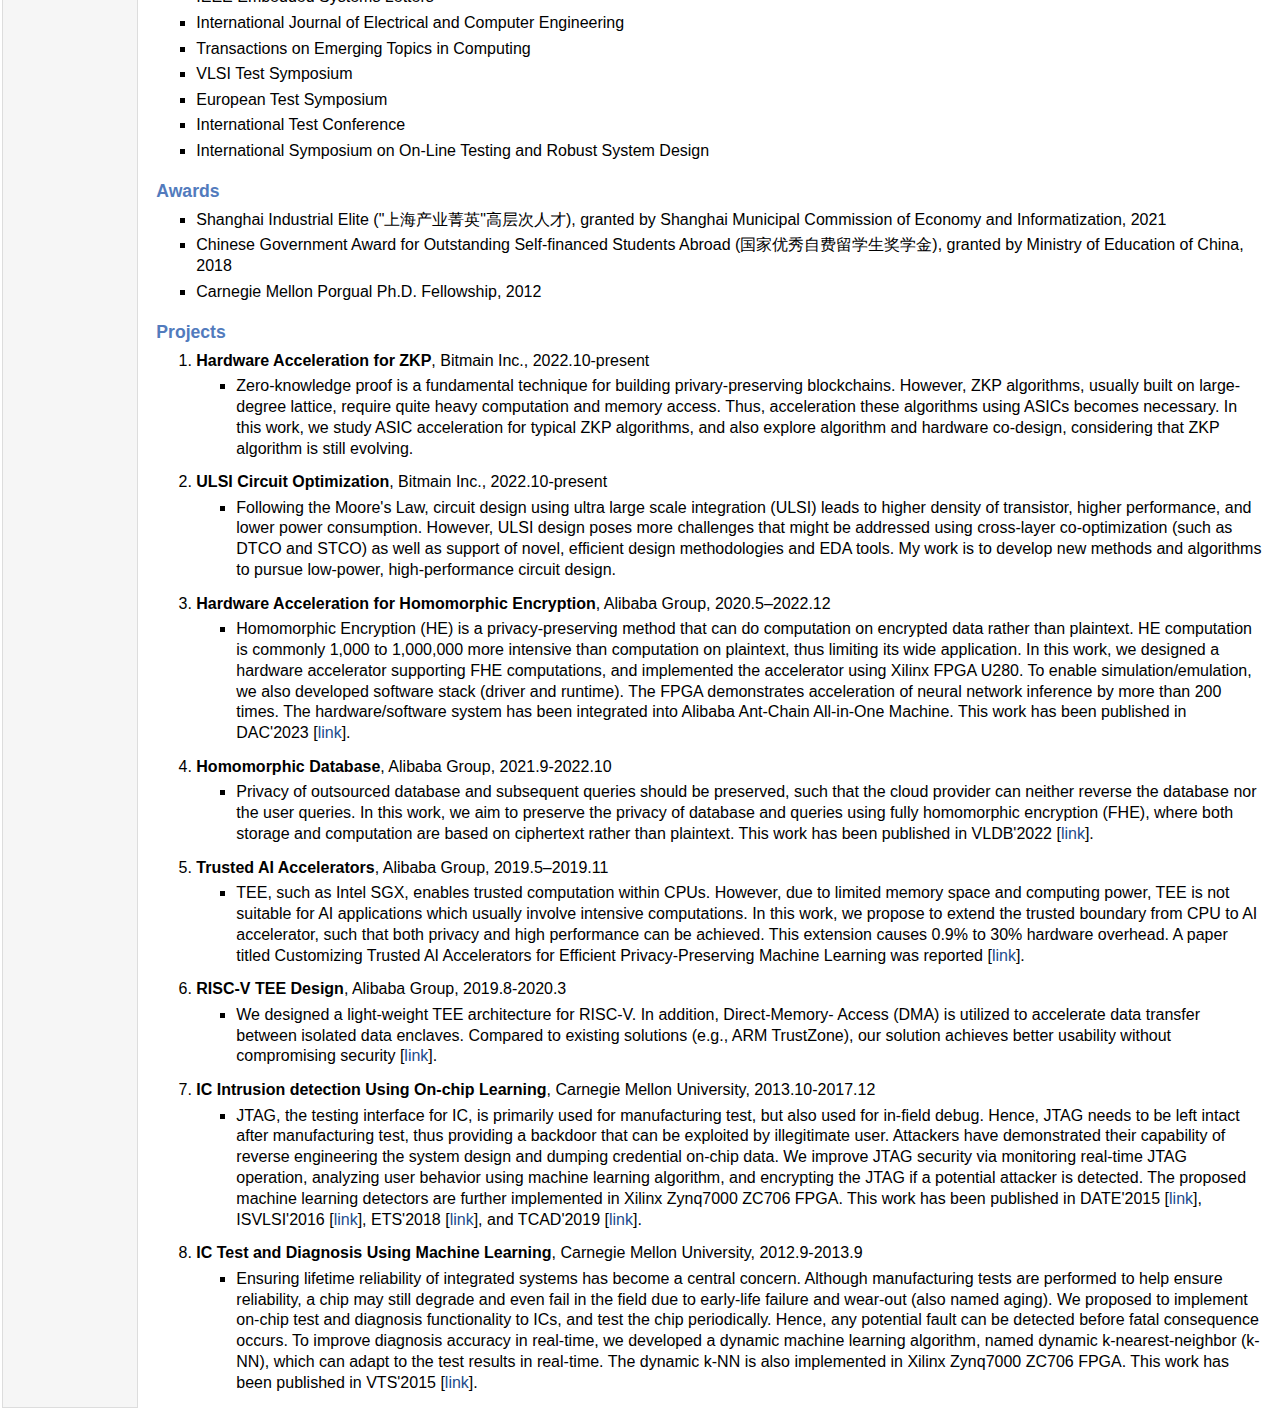
==== commit 4dc4ff9c: "add yuan xie" ====
--- a/index.html
+++ b/index.html
@@ -39,7 +39,7 @@
   <li><p>B.S., Microelectronics, Peking University, 2012</p></li>
 </ul>
 
-<h3>Work Experience</h3>
+da'mo<h3>Work Experience</h3>
 <ol>
   <li><p>Research Scientist, Hash Innovation, Bitmain Inc., 2022.10-present</p></li>
   <ul>
@@ -47,7 +47,7 @@
   </ul>
   <li><p>Research Scientist, Computing Technology Lab, <a href="https://damo.alibaba.com/">DAMO Academy (达摩院)</a>, Alibaba Group, 2018.11-2022.10</p></li>
   <ul>
-    <li><p>Lead research on hardware acceleration, algorithm, and application for privacy-preserving computing in Computation Technology Lab. Selected projects include hardware acceleration for fast homomorphic encryption, hardware-algorithm co-design for homomorphic database, TEE design for AI application, and RISC-V TEE design.</p></li>
+    <li><p>Lead research on hardware acceleration, algorithm, and application for privacy-preserving computing in Computation Technology Lab (led by <a href="https://web.ece.ucsb.edu/~yuanxie/index.html">Prof. Yuan Xie</a>). Selected projects include hardware acceleration for fast homomorphic encryption, hardware-algorithm co-design for homomorphic database, TEE design for AI application, and RISC-V TEE design.</p></li>
   </ul>
   <li><p>Research Assistant, <a href="https://www.actl.ece.cmu.edu/">Advanced Chip Test Lab (ACTL)</a>, Carnegie Mellon University, 2012.9-2018.9</p></li>
   <ul>
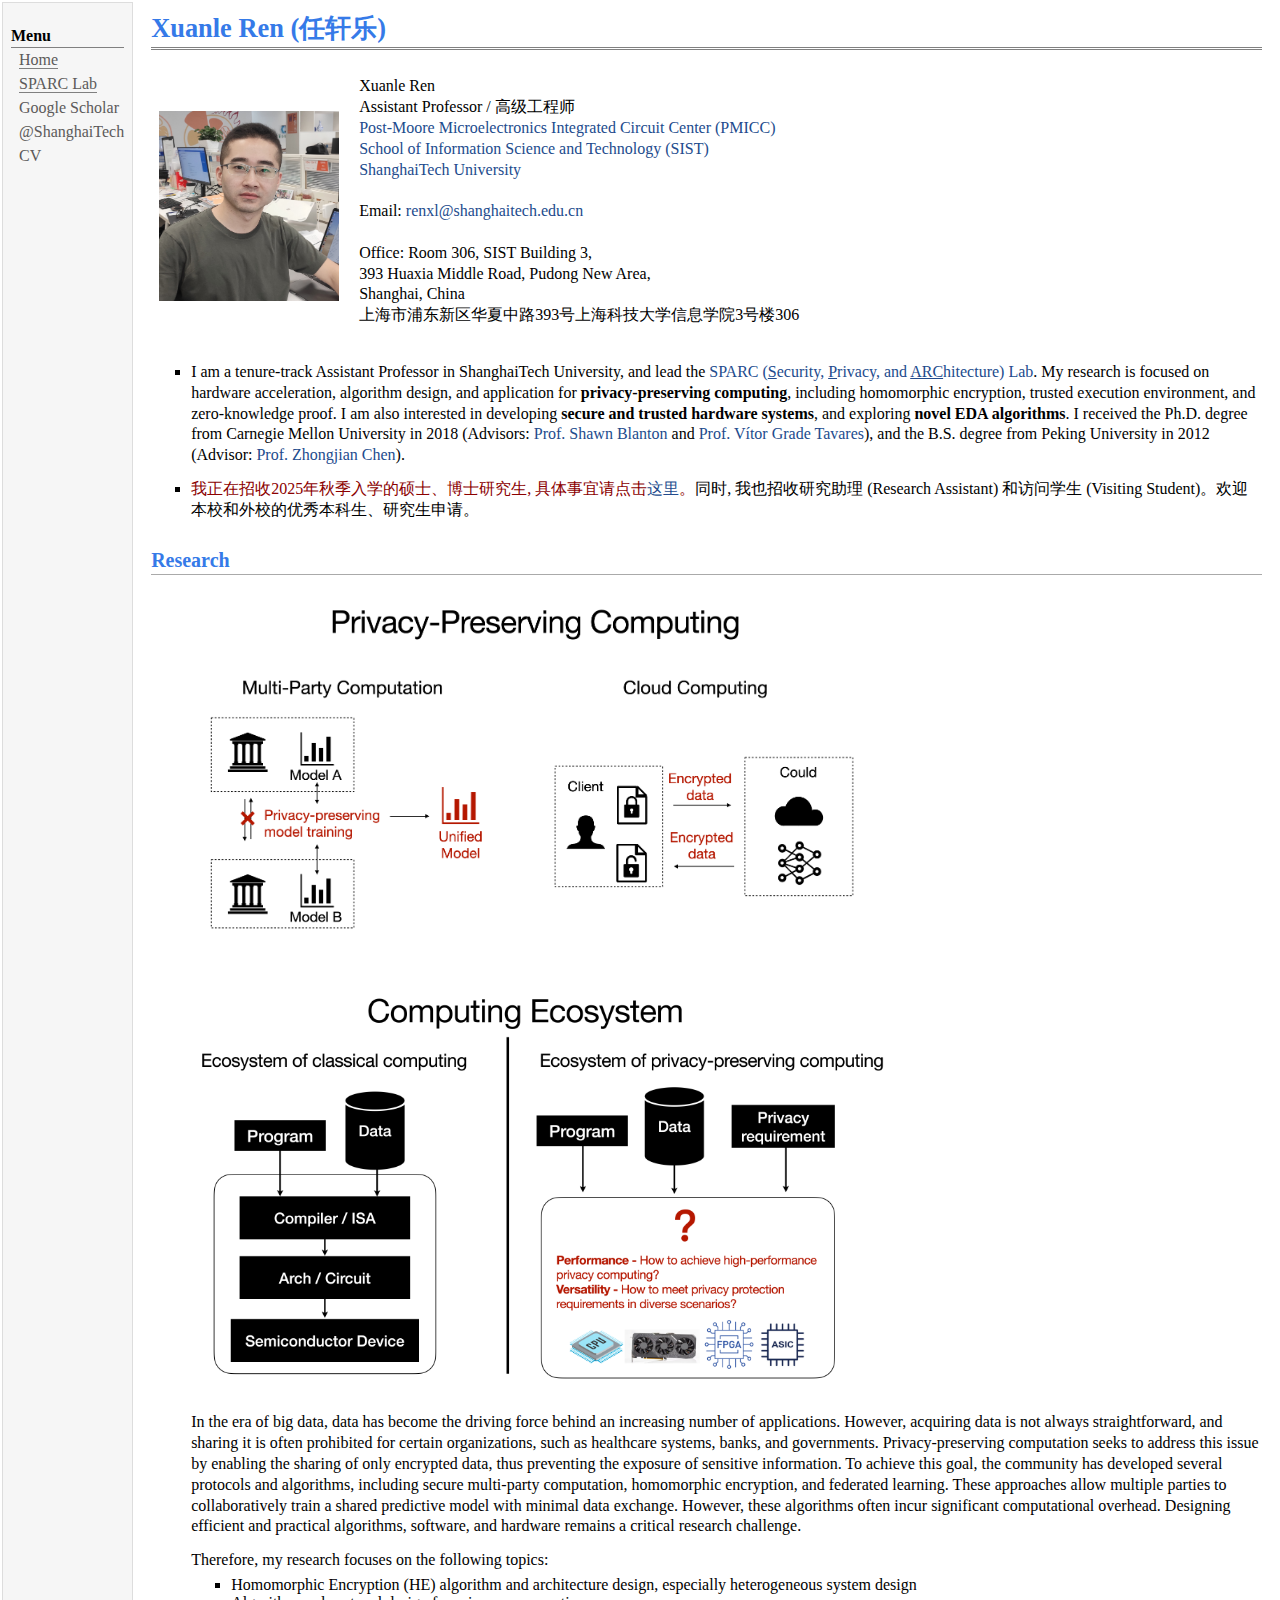
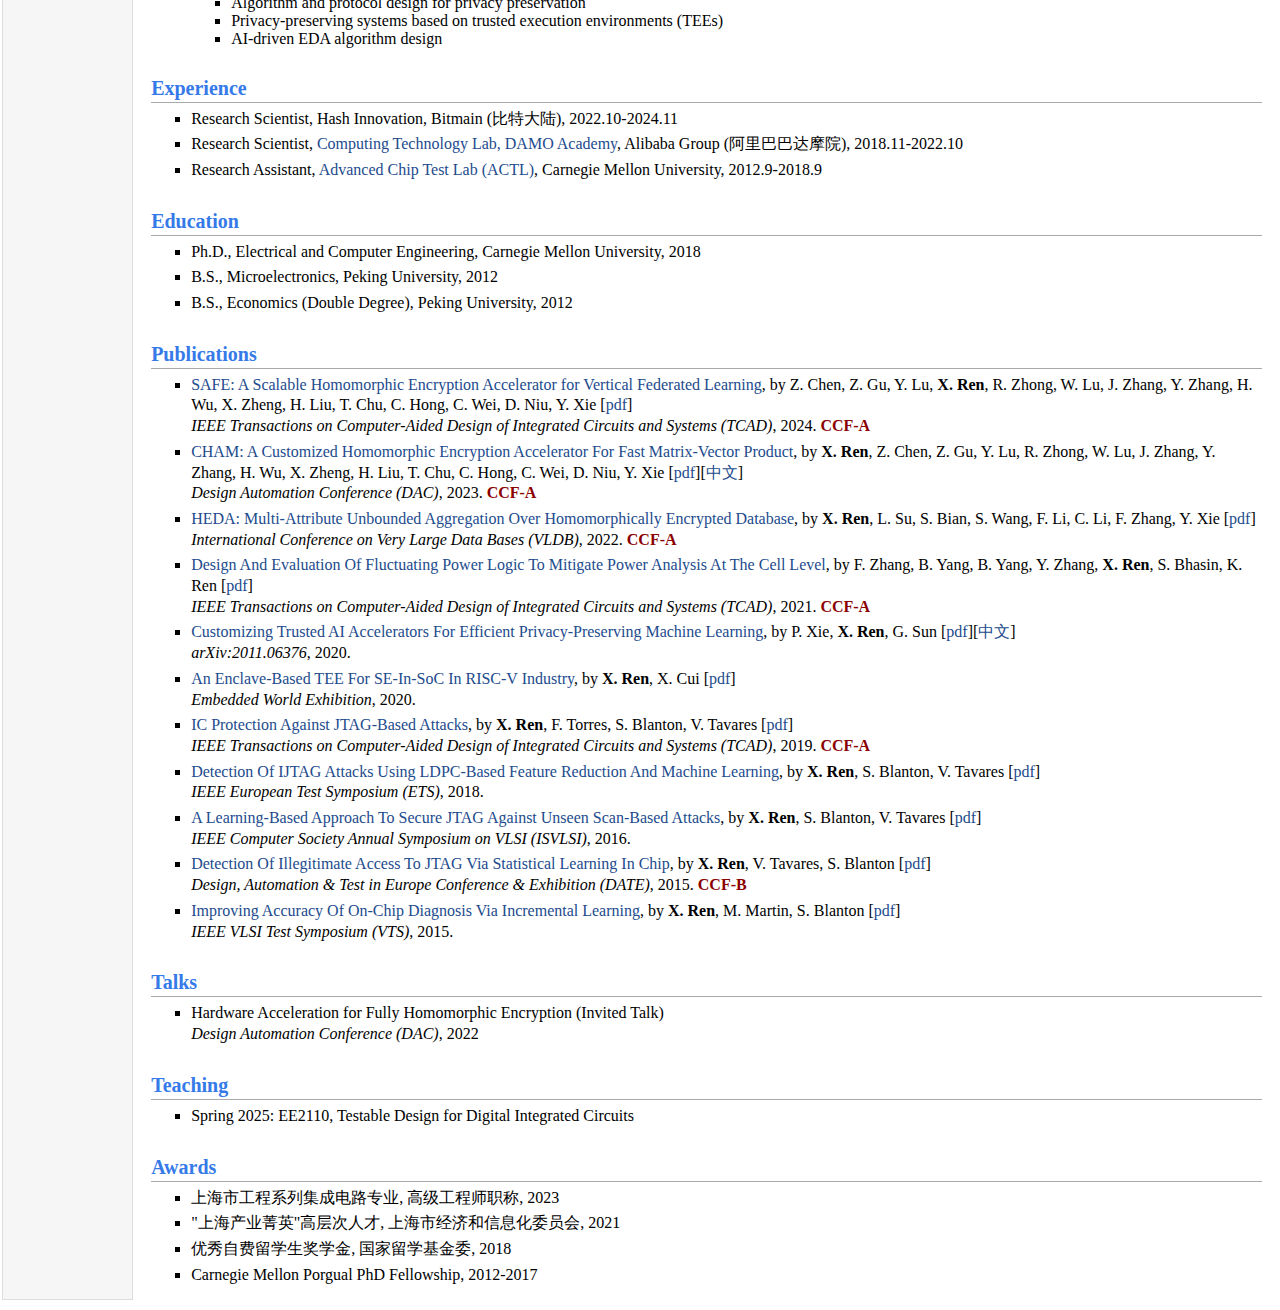
==== commit c718656e: "join shanghaitech" ====
--- a/index.html
+++ b/index.html
@@ -7,7 +7,7 @@
 <link rel="stylesheet" href="jemdoc.css" type="text/css" />
 <link rel="shortcut icon" href="favicon.ico" />
 <link rel="bookmark" href="favicon.ico" type="image/x-icon"　/>
-<title>Ren, Xuanle (任轩乐)</title>
+<title>Xuanle Ren 任轩乐</title>
 </head>
 <body>
 <table summary="Table for page layout." id="tlayout">
@@ -15,72 +15,144 @@
 <td id="layout-menu">
 <div class="menu-category">Menu</div>
 <div class="menu-item"><a href="index.html" class="current">Home</a></div>
-<div class="menu-item"><a href="https://scholar.google.com/citations?user=DlpoK-sAAAAJ&hl=en">Google Scholar</a></div>
+<div class="menu-item"><a href="sparc.html" class="current">SPARC Lab</a></div>
+<div class="menu-item"><a href="https://scholar.google.com/citations?user=DlpoK-sAAAAJ&hl=en" target="_blank">Google Scholar</a></div>
+<div class="menu-item"><a href="https://sist.shanghaitech.edu.cn/rxl/main.htm" target="_blank">@ShanghaiTech</a></div>
+<div class="menu-item"><a href="cv/cv2023.pdf" target="_blank">CV</a></div>
 </td>
+
+
+
 <td id="layout-content">
 <div id="toptitle">
 <h1>Xuanle Ren (任轩乐) </h1>
 </div>
 <table class="imgtable"><tr><td>
-<a href="https://renxuanle.github.io/"><img src="photos/bio.jpg" alt="alt text" width="153px" height="160px" /></a>&nbsp;</td>
+<a href="https://renxuanle.github.io/"><img src="photos/bio.jpg" alt="alt text" width="180px" height="190px" /></a>&nbsp;</td>
 
 <td align="left"><p class="big">
-  My research is focused on hardware acceleration, algorithm design, and application for <b>privacy-preserving computing</b>, including homomorphic encryption, trusted execution environment, and zero-knowledge proof. I am also interested in developing <b>secure and trusted hardware systems</b>, and exploring <b>novel methodologies and EDA algorithms for ULSI design</b>, especially using AI-based approaches. I have published more than 10 papers as the 1st author in top conferences and transactions. I received the Ph.D. degree from Carnegie Mellon University, in 2018 (Advisors: <a href="https://engineering.cmu.edu/directory/bios/blanton-shawn.html">Prof. Shawn Blanton</a> and <a href="https://www.inesctec.pt/en/people/vitor-grade-tavares#intro">Prof. V&iacute;tor Grade Tavares</a>), and the B.S. degree from Peking University in 2012 (Advisor: Prof. Zhongjian Chen <a href="https://ic.pku.edu.cn/szdw/zzjs/jcdlsjx1/czj/index.htm">陈中建教授</a>). Please check my <a href="cv/cv2023.pdf">CV</a>.<br /><br />
-  E-mail: <a href="mailto:renxuanle@126.com">renxuanle@126.com</a>
+  Xuanle Ren<br />
+  Assistant Professor / 高级工程师<br />
+  <a href="https://pmicc.sist.shanghaitech.edu.cn/" target="_blank">Post-Moore Microelectronics Integrated Circuit Center (PMICC)</a><br />
+  <a href="https://sist.shanghaitech.edu.cn/" target="_blank">School of Information Science and Technology (SIST)</a><br />
+  <a href="https://www.shanghaitech.edu.cn/" target="_blank">ShanghaiTech University</a><br /><br />
+  
+  Email: <a href="mailto:renxl@shanghaitech.edu.cn">renxl@shanghaitech.edu.cn</a><br /><br />
+  
+  Office: Room 306, SIST Building 3,<br />
+  393 Huaxia Middle Road, Pudong New Area,<br />
+  Shanghai, China<br />
+  上海市浦东新区华夏中路393号上海科技大学信息学院3号楼306<br />
 </p>
 
 </td>
 </tr>
 </table>
-
-<h3>Education</h3>
+<br />
+
+
+<ul>
+  <li><p>I am a tenure-track Assistant Professor in ShanghaiTech University, and lead the <a href="sparc.html">SPARC (<u>S</u>ecurity, <u>P</u>rivacy, and <u>ARC</u>hitecture) Lab</a>.  My research is focused on hardware acceleration, algorithm design, and application for <b>privacy-preserving computing</b>, including homomorphic encryption, trusted execution environment, and zero-knowledge proof. I am also interested in developing <b>secure and trusted hardware systems</b>, and exploring <b>novel EDA algorithms</b>. I received the Ph.D. degree from Carnegie Mellon University in 2018 (Advisors: <a href="https://engineering.cmu.edu/directory/bios/blanton-shawn.html" target="_blank">Prof. Shawn Blanton</a> and <a href="https://www.inesctec.pt/en/people/vitor-grade-tavares#intro" target="_blank">Prof. V&iacute;tor Grade Tavares</a>), and the B.S. degree from Peking University in 2012 (Advisor: <a href="https://ic.pku.edu.cn/szdw/zzjs/jcdlsjx1/czj/index.htm" target="_blank">Prof. Zhongjian Chen</a>).<br />
+</ul>
+
+<ul>
+  <li><p><span style="color: darkred;">我正在招收2025年秋季入学的硕士、博士研究生, 具体事宜请点击<a href="">这里</a>。</span>同时, 我也招收研究助理 (Research Assistant) 和访问学生 (Visiting Student)。欢迎本校和外校的优秀本科生、研究生申请。<br />
+    
+</ul>
+
+<!-- <h2>Recent News</h2>
+<div id="recent-news" class="news-block">
+  <ul>
+      <li><strong>2024/11/08 - </strong>Joined ShanghaiTech University as a tenure-track Assistant Professor.</li>
+  </ul>
+</div> -->
+
+
+<h2>Research</h2>
+
+
+<figure>
+  <img src="pictures/privacy-computing.png" alt="illustration of privacy preserving computing" width="700">
+  <!-- <figcaption>Figure 1: This is an example caption describing the image.</figcaption> -->
+</figure>
+
+<figure>
+  <img src="pictures/computing-ecosystem.png" alt="computing ecosystem" width="700">
+  <!-- <figcaption>Figure 1: This is an example caption describing the image.</figcaption> -->
+</figure>
+
+
+<ul>
+  <p>In the era of big data, data has become the driving force behind an increasing number of applications. However, acquiring data is not always straightforward, and sharing it is often prohibited for certain organizations, such as healthcare systems, banks, and governments. Privacy-preserving computation seeks to address this issue by enabling the sharing of only encrypted data, thus preventing the exposure of sensitive information. To achieve this goal, the community has developed several protocols and algorithms, including secure multi-party computation, homomorphic encryption, and federated learning. These approaches allow multiple parties to collaboratively train a shared predictive model with minimal data exchange. However, these algorithms often incur significant computational overhead. Designing efficient and practical algorithms, software, and hardware remains a critical research challenge.</p>
+    
+  <p>Therefore, my research focuses on the following topics:
+    <ul>
+      <li>Homomorphic Encryption (HE) algorithm and architecture design, especially heterogeneous system design </li>
+      <li>Algorithm and protocol design for privacy preservation</li>
+      <li>Privacy-preserving systems based on trusted execution environments (TEEs)</li>
+      <li>AI-driven EDA algorithm design</li>
+    </ul>
+  </p>
+</ul>
+
+
+
+<h2>Experience</h2>
+<ul>
+  <li><p>Research Scientist, Hash Innovation, Bitmain (比特大陆), 2022.10-2024.11</p></li>
+  <!-- <ul>
+    <li><p>Work on novel architecture design for zero-knowledge proof (ZKP). Also work on design and optimization for ULSI circuit, through developing novel EDA algorithms/tools for front-end netlist design, back-end placement/routing, and system-technology co-optimization (STCO).</p></li>
+  </ul> -->
+  <li><p>Research Scientist, <a href="https://damo.alibaba.com/research-areas?language=zh" target="_blank">Computing Technology Lab, DAMO Academy</a>, Alibaba Group (阿里巴巴达摩院), 2018.11-2022.10</p></li>
+  <!-- <ul>
+    <li><p>Lead research on hardware acceleration, algorithm, and application for privacy-preserving computing in Computation Technology Lab (led by <a href="https://web.ece.ucsb.edu/~yuanxie/index.html">Prof. Yuan Xie</a>). Selected projects include hardware acceleration for fast homomorphic encryption, hardware-algorithm co-design for homomorphic database, TEE design for AI application, and RISC-V TEE design.</p></li>
+  </ul> -->
+  <li><p>Research Assistant, <a href="https://www.actl.ece.cmu.edu/" target="_blank">Advanced Chip Test Lab (ACTL)</a>, Carnegie Mellon University, 2012.9-2018.9</p></li>
+  <!-- <ul>
+    <li><p>Research focused on developing data-mining techniques for preserving IC security, and improving IC test/diagnosis.</p></li>
+  </ul> -->
+</ul>
+
+
+<h2>Education</h2>
 <ul>
   <li><p>Ph.D., Electrical and Computer Engineering, Carnegie Mellon University, 2018</p></li>
   <li><p>B.S., Microelectronics, Peking University, 2012</p></li>
-</ul>
-
-da'mo<h3>Work Experience</h3>
-<ol>
-  <li><p>Research Scientist, Hash Innovation, Bitmain Inc., 2022.10-present</p></li>
-  <ul>
-    <li><p>Work on novel architecture design for zero-knowledge proof (ZKP). Also work on design and optimization for ULSI circuit, through developing novel EDA algorithms/tools for front-end netlist design, back-end placement/routing, and system-technology co-optimization (STCO).</p></li>
-  </ul>
-  <li><p>Research Scientist, Computing Technology Lab, <a href="https://damo.alibaba.com/">DAMO Academy (达摩院)</a>, Alibaba Group, 2018.11-2022.10</p></li>
-  <ul>
-    <li><p>Lead research on hardware acceleration, algorithm, and application for privacy-preserving computing in Computation Technology Lab (led by <a href="https://web.ece.ucsb.edu/~yuanxie/index.html">Prof. Yuan Xie</a>). Selected projects include hardware acceleration for fast homomorphic encryption, hardware-algorithm co-design for homomorphic database, TEE design for AI application, and RISC-V TEE design.</p></li>
-  </ul>
-  <li><p>Research Assistant, <a href="https://www.actl.ece.cmu.edu/">Advanced Chip Test Lab (ACTL)</a>, Carnegie Mellon University, 2012.9-2018.9</p></li>
-  <ul>
-    <li><p>Research focused on developing data-mining techniques for preserving IC security, and improving IC test/diagnosis.</p></li>
-  </ul>
-</ol>
-
-<h3>Publications </h3>
-<ol>
-<li><p><b>X. Ren</b>, Z. Chen, Z. Gu, Y. Lu, R. Zhong, W. Lu, J. Zhang, Y. Zhang, H. Wu, X. Zheng, H. Liu, T. Chu, C. Hong, C. Wei, D. Niu, Y. Xie, "CHAM: A customized homomorphic encryption accelerator for fast matrix-vector product", <i>Design Automation Conference (DAC)</i>, 2023. (CCF-A) [<a href="https://ieeexplore.ieee.org/document/10247696/">link</a>][<a href="pub/cham2023.pdf">pdf</a>][<a href="pub/cham2023-chinese.pdf">中文</a>] </p>
+  <li><p>B.S., Economics (Double Degree), Peking University, 2012</p></li>
+</ul>
+
+
+
+<h2>Publications </h2>
+<ul>
+
+<li><p><a href="https://ieeexplore.ieee.org/document/10750502" target="_blank">SAFE: A Scalable Homomorphic Encryption Accelerator for Vertical Federated Learning</a>, by Z. Chen, Z. Gu, Y. Lu, <b>X. Ren</b>, R. Zhong, W. Lu, J. Zhang, Y. Zhang, H. Wu, X. Zheng, H. Liu, T. Chu, C. Hong, C. Wei, D. Niu, Y. Xie [<a href="pub/safe-tcad-2024.pdf" target="_blank">pdf</a>]<br> <i>IEEE Transactions on Computer-Aided Design of Integrated Circuits and Systems (TCAD)</i>, 2024. <span style="color: darkred;"><b>CCF-A</b></span> </p>
 </li>
-<li><p><b>X. Ren</b>, L. Su, S. Bian, S. Wang, F. Li, C. Li, F. Zhang, Y. Xie, "HEDA: Multi-attribute unbounded aggregation over homomorphically encrypted database", <i>International Conference on Very Large Data Bases (VLDB)</i>, 2022. (CCF-A) [<a href="https://dl.acm.org/doi/10.14778/3574245.3574248">link</a>][<a href="pub/heda2022.pdf">pdf</a>]</p>
-</li>
-<li><p>F. Zhang, B. Yang, B. Yang, Y. Zhang, <b>X. Ren</b>, S. Bhasin, K. Ren, "Design and evaluation of fluctuating power logic to mitigate power analysis at the cell level", <i>IEEE Transactions on Computer-Aided Design of Integrated Circuits and Systems (TCAD)</i>, 2021. (CCF-A) [<a href="https://ieeexplore.ieee.org/document/9195461">link</a>][<a href="pub/tcad2021.pdf">pdf</a>]</p>
-</li>
-<li><p>P. Xie, <b>X. Ren</b>, G. Sun, “Customizing trusted AI accelerators for efficient privacy-preserving machine learning”, <i>arXiv:2011.06376</i>, 2020. [<a href="https://arxiv.org/abs/2011.06376">link</a>][<a href="pub/tee2020.pdf">pdf</a>][<a href="pub/tee2020-chinese.pdf">中文</a>]</p>
-</li>
-<li><p><b>X. Ren</b>, X. Cui, "An enclave-based TEE for SE-in-SoC in RISC-V industry", <i>Embedded World Exhibition</i>, 2020. [<a href="https://arxiv.org/abs/2208.03631">link</a>][<a href="pub/ew2020.pdf">pdf</a>]</p>
-</li>
-<li><p><b>X. Ren</b>, F. Torres, S. Blanton, V. Tavares, "IC protection against JTAG-based attacks", <i>IEEE Transactions on Computer-Aided Design of Integrated Circuits and Systems (TCAD)</i>, 2019. (CCF-A) [<a href="https://ieeexplore.ieee.org/document/8281506/">link</a>][<a href="pub/tcad2019.pdf">pdf</a>]</p>
-</li>
-<li><p><b>X. Ren</b>, S. Blanton, V. Tavares, "Detection of IJTAG attacks using LDPC-based feature reduction and machine learning", <i>IEEE European Test Symposium (ETS)</i>, 2018. [<a href="https://ieeexplore.ieee.org/document/8400684">link</a>][<a href="pub/ets2018.pdf">pdf</a>]</p>
-</li>
-<li><p><b>X. Ren</b>, S. Blanton, V. Tavares, "A learning-based approach to secure JTAG against unseen scan-based attacks", <i>IEEE Computer Society Annual Symposium on VLSI (ISVLSI)</i>, 2016. [<a href="https://ieeexplore.ieee.org/document/7560255">link</a>][<a href="pub/isvlsi2016.pdf">pdf</a>]</p>
-</li>
-<li><p><b>X. Ren</b>, V. Tavares, S. Blanton, "Detection of illegitimate access to JTAG via statistical learning in chip", <i>Design, Automation & Test in Europe Conference & Exhibition (DATE)</i>, 2015. (CCF-B) [<a href="https://ieeexplore.ieee.org/document/7092367">link</a>][<a href="pub/jtag2015.pdf">pdf</a>]</p>
-</li>
-<li><p><b>X. Ren</b>, M. Martin, S. Blanton, "Improving accuracy of on-chip diagnosis via incremental learning", <i>IEEE VLSI Test Symposium (VTS)</i>, 2015. [<a href="https://ieeexplore.ieee.org/document/7116280">link</a>][<a href="pub/vts2015.pdf">pdf</a>]</p>
-</li>
-</ol>
-<p>Full list of publications in <a href="https://scholar.google.com/citations?user=DlpoK-sAAAAJ&hl=en">Google Scholar</a>.</p>
-
-<h3>Patents</h3>
+
+<li><p><a href="https://ieeexplore.ieee.org/document/10247696" target="_blank">CHAM: A Customized Homomorphic Encryption Accelerator For Fast Matrix-Vector Product</a>, by <b>X. Ren</b>, Z. Chen, Z. Gu, Y. Lu, R. Zhong, W. Lu, J. Zhang, Y. Zhang, H. Wu, X. Zheng, H. Liu, T. Chu, C. Hong, C. Wei, D. Niu, Y. Xie [<a href="pub/cham2023.pdf" target="_blank">pdf</a>][<a href="pub/cham2023-chinese.pdf">中文</a>]<br> <i>Design Automation Conference (DAC)</i>, 2023. <span style="color: darkred;"><b>CCF-A</b></span> </p></li>
+
+<li><p><a href="https://dl.acm.org/doi/10.14778/3574245.3574248" target="_blank">HEDA: Multi-Attribute Unbounded Aggregation Over Homomorphically Encrypted Database</a>, by <b>X. Ren</b>, L. Su, S. Bian, S. Wang, F. Li, C. Li, F. Zhang, Y. Xie [<a href="pub/heda2022.pdf" target="_blank">pdf</a>]<br> <i>International Conference on Very Large Data Bases (VLDB)</i>, 2022. <span style="color: darkred;"><b>CCF-A</b></span> </p></li>
+
+<li><p><a href="https://ieeexplore.ieee.org/document/9195461" target="_blank">Design And Evaluation Of Fluctuating Power Logic To Mitigate Power Analysis At The Cell Level</a>, by F. Zhang, B. Yang, B. Yang, Y. Zhang, <b>X. Ren</b>, S. Bhasin, K. Ren [<a href="pub/tcad2021.pdf" target="_blank">pdf</a>]<br> <i>IEEE Transactions on Computer-Aided Design of Integrated Circuits and Systems (TCAD)</i>, 2021. <span style="color: darkred;"><b>CCF-A</b></span> </p></li>
+
+<li><p><a href="https://arxiv.org/abs/2011.06376" target="_blank">Customizing Trusted AI Accelerators For Efficient Privacy-Preserving Machine Learning</a>, by P. Xie, <b>X. Ren</b>, G. Sun [<a href="pub/tee2020.pdf">pdf</a>][<a href="pub/tee2020-chinese.pdf">中文</a>]<br> <i>arXiv:2011.06376</i>, 2020. </p></li>
+
+<li><p><a href="https://arxiv.org/abs/2208.03631" target="_blank">An Enclave-Based TEE For SE-In-SoC In RISC-V Industry</a>, by <b>X. Ren</b>, X. Cui [<a href="pub/ew2020.pdf" target="_blank">pdf</a>]<br> <i>Embedded World Exhibition</i>, 2020. </p></li>
+
+<li><p><a href="https://ieeexplore.ieee.org/document/8281506/" target="_blank">IC Protection Against JTAG-Based Attacks</a>, by <b>X. Ren</b>, F. Torres, S. Blanton, V. Tavares [<a href="pub/tcad2019.pdf" target="_blank">pdf</a>]<br> <i>IEEE Transactions on Computer-Aided Design of Integrated Circuits and Systems (TCAD)</i>, 2019. <span style="color: darkred;"><b>CCF-A</b></span> </p></li>
+
+<li><p><a href="https://ieeexplore.ieee.org/document/8400684" target="_blank">Detection Of IJTAG Attacks Using LDPC-Based Feature Reduction And Machine Learning</a>, by <b>X. Ren</b>, S. Blanton, V. Tavares [<a href="pub/ets2018.pdf" target="_blank">pdf</a>]<br> <i>IEEE European Test Symposium (ETS)</i>, 2018. </p></li>
+
+<li><p><a href="https://ieeexplore.ieee.org/document/7560255" target="_blank">A Learning-Based Approach To Secure JTAG Against Unseen Scan-Based Attacks</a>, by <b>X. Ren</b>, S. Blanton, V. Tavares [<a href="pub/isvlsi2016.pdf" target="_blank">pdf</a>]<br> <i>IEEE Computer Society Annual Symposium on VLSI (ISVLSI)</i>, 2016. </p></li>
+
+<li><p><a href="https://ieeexplore.ieee.org/document/7092367" target="_blank">Detection Of Illegitimate Access To JTAG Via Statistical Learning In Chip</a>, by <b>X. Ren</b>, V. Tavares, S. Blanton [<a href="pub/jtag2015.pdf" target="_blank">pdf</a>]<br> <i>Design, Automation & Test in Europe Conference & Exhibition (DATE)</i>, 2015. <span style="color: darkred;"><b>CCF-B</b></span> </p></li>
+
+<li><p><a href="https://ieeexplore.ieee.org/document/7116280" target="_blank">Improving Accuracy Of On-Chip Diagnosis Via Incremental Learning</a>, by <b>X. Ren</b>, M. Martin, S. Blanton [<a href="pub/vts2015.pdf" target="_blank">pdf</a>]<br> <i>IEEE VLSI Test Symposium (VTS)</i>, 2015. </p></li>
+
+</ul>
+<!-- <p>Full list of publications in <a href="https://scholar.google.com/citations?user=DlpoK-sAAAAJ&hl=en">Google Scholar</a>.</p> -->
+
+<!-- <h2>Patents</h2>
 <ul>
   <li><p>聚合查询方法、系统、电子设备及计算机存储介质, CN115525817A</p></li>
   <li><p>处理装置、嵌入式系统、片上系统以及安全控制方法, CN113569245A</p></li>
@@ -90,14 +162,15 @@
   <li><p>Processing apparatus, embedded system, system-on-chip, and security control method, 20210334361</p></li>
   <li><p>Processing unit, electronic device, and security control method, 20210224426</p></li>
   <li><p>Acceleration unit and related apparatus and method, 20220255721</p></li>
-</ul>
-
-<h3>Talks</h3>
-<ul>
-  <li><p>Hardware acceleration for fully homomorphic encryption (invited talk), Design Automation Conference (DAC), 2022</p></li>
-</ul>
-
-<h3>Academic Service</h3>
+</ul> -->
+
+<h2>Talks</h2>
+<ul>
+  <li><p>Hardware Acceleration for Fully Homomorphic Encryption (Invited Talk)<br>
+    <i>Design Automation Conference (DAC)</i>, 2022</p></li>
+</ul>
+
+<!-- <h2>Academic Service</h2>
 <ul>
 <p><b>Reviewer</b></p>
   <li><p>Conference on Cryptographic Hardware and Embedded Systems</p></li>
@@ -109,16 +182,22 @@
   <li><p>European Test Symposium</p></li>
   <li><p>International Test Conference</p></li>
   <li><p>International Symposium on On-Line Testing and Robust System Design</p></li>
-</ul>
-
-<h3>Awards</h3>
-<ul>
-  <li><p>Shanghai Industrial Elite ("上海产业菁英"高层次人才), granted by Shanghai Municipal Commission of Economy and Informatization, 2021</p></li>
-  <li><p>Chinese Government Award for Outstanding Self-financed Students Abroad (国家优秀自费留学生奖学金), granted by Ministry of Education of China, 2018</p></li>
-  <li><p>Carnegie Mellon Porgual Ph.D. Fellowship, 2012</p></li>
-</ul>
-
-<h3>Projects</h3>
+</ul> -->
+
+<h2>Teaching</h2>
+<ul>
+  <li><p>Spring 2025: EE2110, Testable Design for Digital Integrated Circuits </p></li>
+</ul>
+
+<h2>Awards</h2>
+<ul>
+  <li><p>上海市工程系列集成电路专业, 高级工程师职称, 2023</p></li>
+  <li><p>"上海产业菁英"高层次人才, 上海市经济和信息化委员会, 2021</p></li>
+  <li><p>优秀自费留学生奖学金, 国家留学基金委, 2018</p></li>
+  <li><p>Carnegie Mellon Porgual PhD Fellowship, 2012-2017</p></li>
+</ul>
+
+<!-- <h2>Projects</h2>
 <ol>
 <li><p><b>Hardware Acceleration for ZKP</b>, Bitmain Inc., 2022.10-present</p></li>
 <ul>
@@ -201,7 +280,7 @@
     ZC706 FPGA. This work has been published in 
     VTS'2015 [<a href="https://ieeexplore.ieee.org/document/7116280">link</a>].</p></li>
 </ul>
-</ol>
+</ol> -->
 
 </td>
 </tr>
--- a/jemdoc.css
+++ b/jemdoc.css
@@ -8,7 +8,7 @@
 
 body {
 	background: white;
-	font-family: Verdana, sans-serif;
+	font-family: 'Times New Roman', sans-serif;
 	padding-bottom: 8px;
 	margin: 0;
 }
@@ -19,7 +19,7 @@
 	padding-top: 0.5em;
 	padding-left: 8px;
 	padding-right: 8px;
-	font-size: 1.0em;
+	font-size: 1em;
 	width: auto;
 	white-space: nowrap;
     text-align: left;
@@ -65,11 +65,11 @@
 }
 
 #layout-menu a.current:link, #layout-menu a.current:visited {
-	color: #022b6d;
+	color: #5c5a5a;
 	border-bottom: 1px gray solid;
 }
 #layout-menu a:link, #layout-menu a:visited, #layout-menu a:hover {
-	color: #527bbd;
+	color: #5c5a5a;
 	text-decoration: none;
 }
 #layout-menu a:hover {
@@ -117,7 +117,7 @@
 
 
 h1, h2, h3 {
-	color: #527bbd;
+	color: #357ae8;
 	margin-top: 0.7em;
 	margin-bottom: 0.3em;
 	padding-bottom: 0.2em;
@@ -365,3 +365,87 @@
     border: none;
     text-align: left;
 }
+
+
+/* ***************** */
+/* News Block        */
+/* ***************** */
+
+.news-block {
+    background-color: #f9f9f9;
+    border: 1px solid #ddd;
+    padding: 10px 0px;
+    margin: 5px 0px;
+    border-radius: 8px;
+    box-shadow: 0 4px 6px rgba(0, 0, 0, 0.1);
+}
+
+/* .news-block h2 {
+    margin-bottom: 15px;
+    font-size: 1.5rem;
+    color: #333;
+}
+
+.news-block ul {
+    list-style-type: none;
+    padding: 0;
+}
+
+.news-block li {
+    margin-bottom: 10px;
+    font-size: 1rem;
+    line-height: 1;
+    color: #555;
+} */
+
+
+/* ***************** */
+/* Research          */
+/* ***************** */
+
+/* Parent container */
+.design-display {
+    display: flex; /* Use Flexbox */
+    align-items: flex-start; /* Align items at the top */
+    gap: 20px; /* Space between the figure and the text */
+    margin: 20px 0;
+}
+
+/* Styling the figure with a fixed width */
+.design-display figure {
+    margin: 0;
+    width: 300px; /* Fixed width for the image container */
+    text-align: center; /* Center the image and caption */
+}
+
+.design-display img {
+    width: 100%; /* Responsive within its container */
+    height: auto; /* Maintain aspect ratio */
+    border-radius: 8px; /* Optional: Rounded corners */
+    box-shadow: 0 4px 6px rgba(0, 0, 0, 0.1); /* Optional shadow */
+}
+
+.design-display figcaption {
+    font-size: 0.9rem;
+    color: #555;
+    margin-top: 8px;
+}
+
+/* Styling the text */
+.design-display .design-text {
+    flex-grow: 1; /* Allow the text div to take up available space */
+    max-width: 600px; /* Optional: Limit the maximum width */
+    text-align: left; /* Align all text to the left */
+}
+
+.design-display .design-text h3 {
+    font-size: 100%;
+    margin-bottom: 10px;
+    color: #333;
+}
+
+.design-display .design-text p {
+    line-height: 1.2em;
+    color: #555;
+    margin: 0;
+}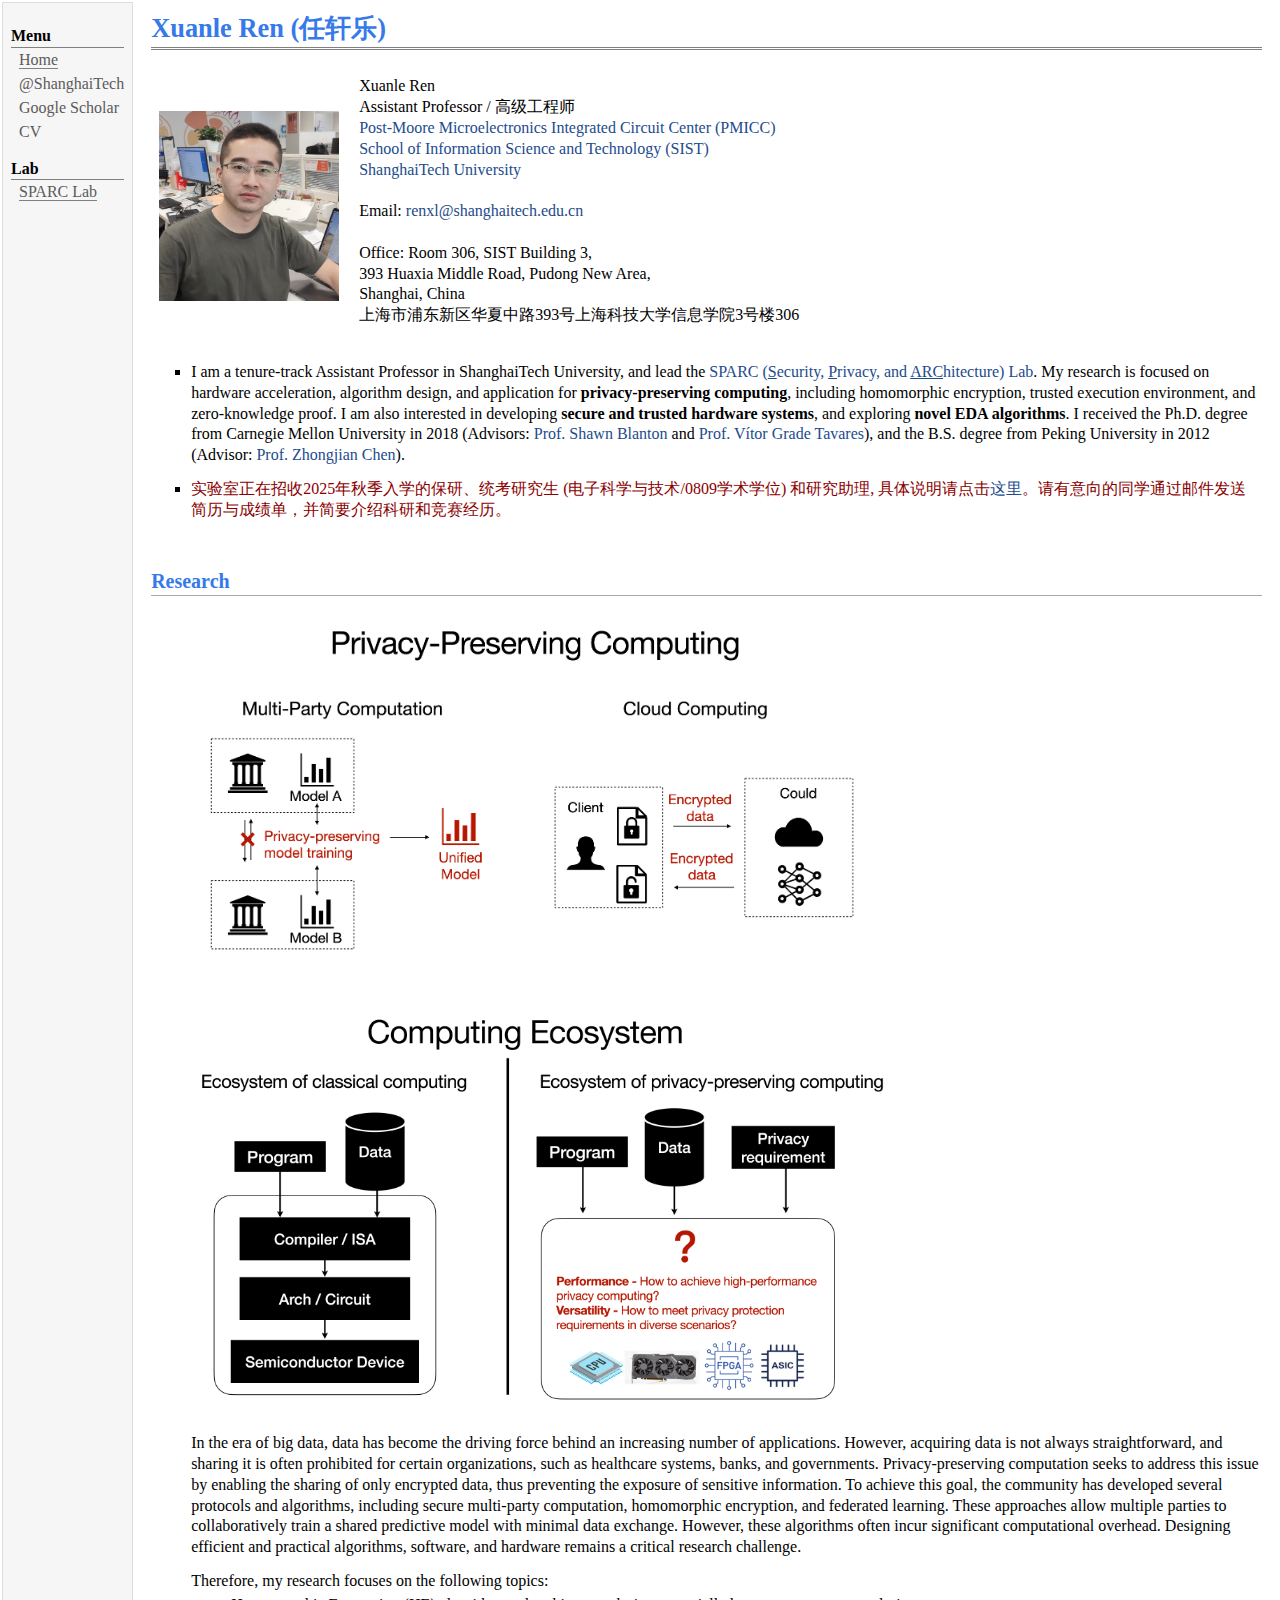
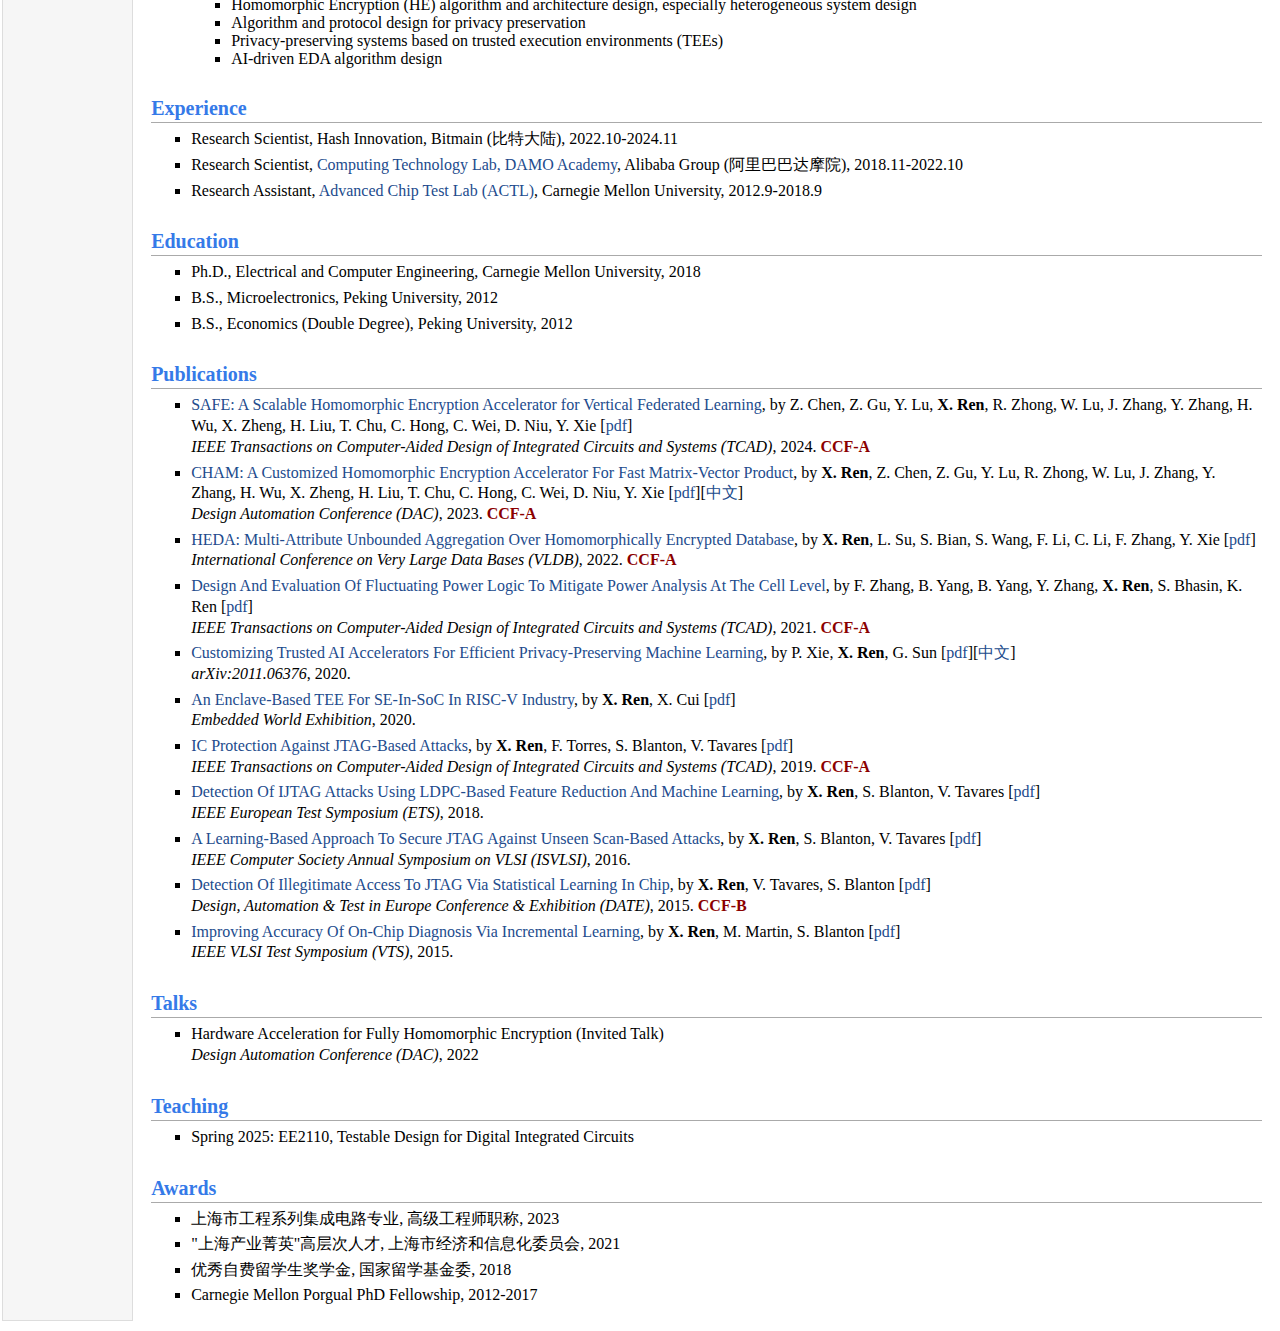
==== commit 64068f37: "update" ====
--- a/index.html
+++ b/index.html
@@ -15,10 +15,11 @@
 <td id="layout-menu">
 <div class="menu-category">Menu</div>
 <div class="menu-item"><a href="index.html" class="current">Home</a></div>
+<div class="menu-item"><a href="https://sist.shanghaitech.edu.cn/rxl/main.htm" target="_blank">@ShanghaiTech</a></div>
+<div class="menu-item"><a href="https://scholar.google.com/citations?user=DlpoK-sAAAAJ&hl=en" target="_blank">Google Scholar</a></div>
+<div class="menu-item"><a href="cv/cv2023.pdf" target="_blank">CV</a></div>
+<div class="menu-category">Lab</div>
 <div class="menu-item"><a href="sparc.html" class="current">SPARC Lab</a></div>
-<div class="menu-item"><a href="https://scholar.google.com/citations?user=DlpoK-sAAAAJ&hl=en" target="_blank">Google Scholar</a></div>
-<div class="menu-item"><a href="https://sist.shanghaitech.edu.cn/rxl/main.htm" target="_blank">@ShanghaiTech</a></div>
-<div class="menu-item"><a href="cv/cv2023.pdf" target="_blank">CV</a></div>
 </td>
 
 
@@ -56,8 +57,7 @@
 </ul>
 
 <ul>
-  <li><p><span style="color: darkred;">我正在招收2025年秋季入学的硕士、博士研究生, 具体事宜请点击<a href="">这里</a>。</span>同时, 我也招收研究助理 (Research Assistant) 和访问学生 (Visiting Student)。欢迎本校和外校的优秀本科生、研究生申请。<br />
-    
+  <li><p><span style="color: darkred;">实验室正在招收2025年秋季入学的保研、统考研究生 (电子科学与技术/0809学术学位) 和研究助理, 具体说明请点击<a href="">这里</a>。请有意向的同学通过邮件发送简历与成绩单，并简要介绍科研和竞赛经历。</span><br /><br />
 </ul>
 
 <!-- <h2>Recent News</h2>
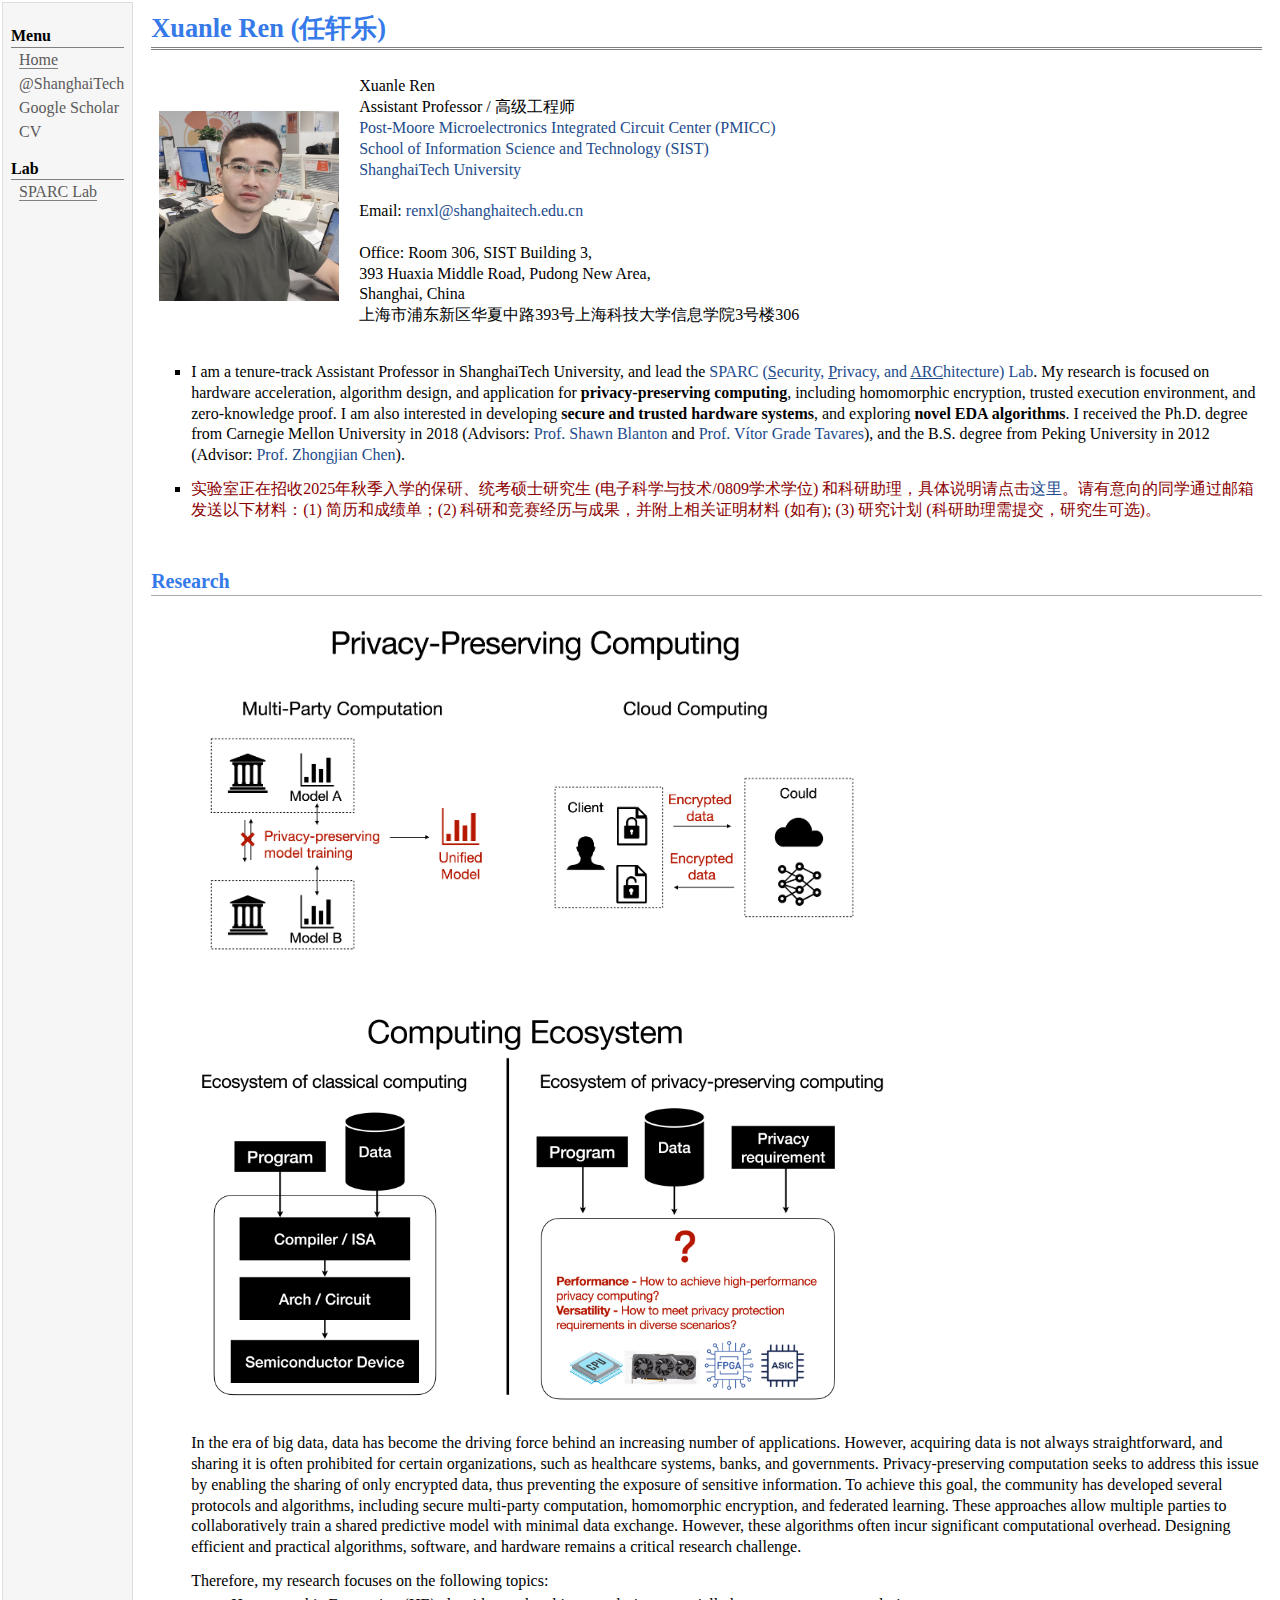
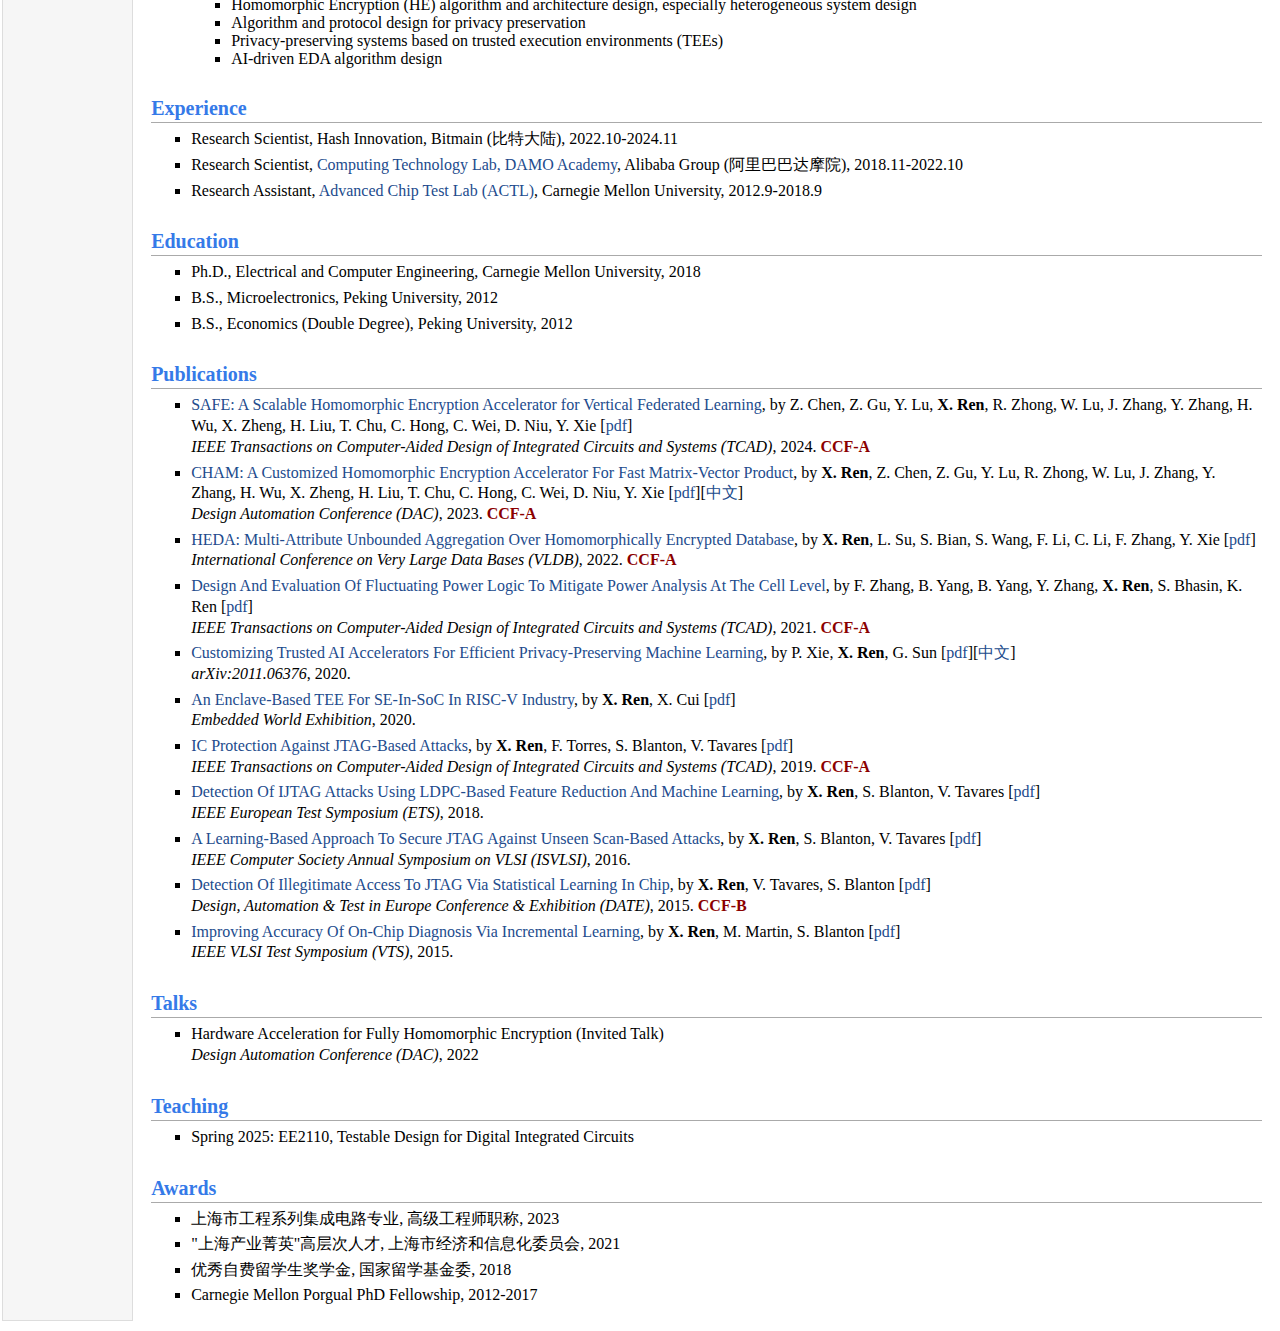
==== commit 83dabaf5: "recruiment" ====
--- a/index.html
+++ b/index.html
@@ -57,7 +57,7 @@
 </ul>
 
 <ul>
-  <li><p><span style="color: darkred;">实验室正在招收2025年秋季入学的保研、统考研究生 (电子科学与技术/0809学术学位) 和研究助理, 具体说明请点击<a href="">这里</a>。请有意向的同学通过邮件发送简历与成绩单，并简要介绍科研和竞赛经历。</span><br /><br />
+  <li><p><span style="color: darkred;">实验室正在招收2025年秋季入学的保研、统考硕士研究生 (电子科学与技术/0809学术学位) 和科研助理，具体说明请点击<a href="https://zhuanlan.zhihu.com/p/12883664149" target="_blank">这里</a>。请有意向的同学通过邮箱发送以下材料：(1) 简历和成绩单；(2) 科研和竞赛经历与成果，并附上相关证明材料 (如有); (3) 研究计划 (科研助理需提交，研究生可选)。</span><br /><br />
 </ul>
 
 <!-- <h2>Recent News</h2>
